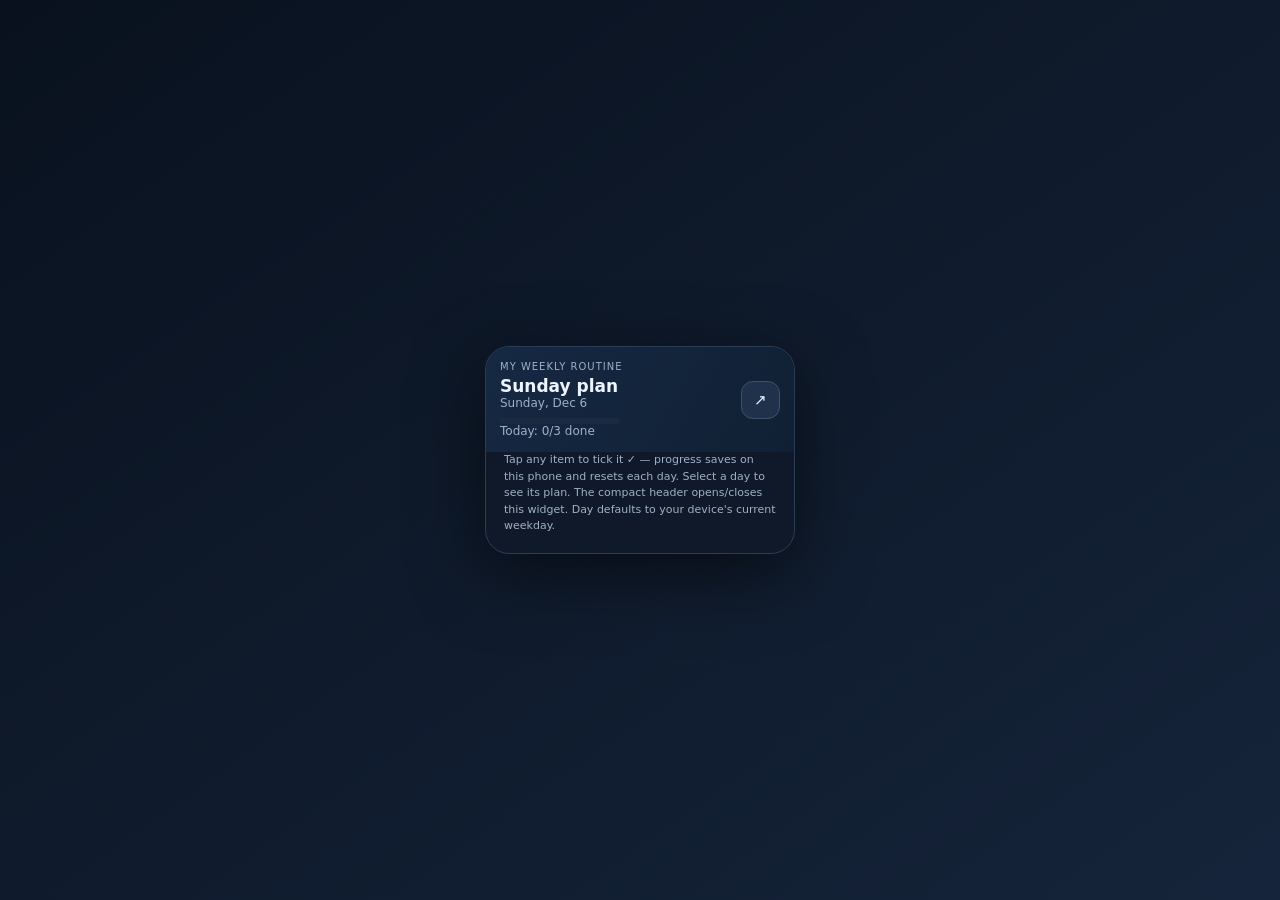
==== index.html @ 7ba63b68 "Add files via upload" ====
<!DOCTYPE html>
<html lang="en">
<head>
<meta charset="UTF-8"><meta name="viewport" content="width=device-width,initial-scale=1">
<title>My Weekly Routine</title>
<meta name="theme-color" content="#0b1220">
<meta name="description" content="Your personal weekly class, study, workout and shift planner.">
<link rel="manifest" href="manifest.webmanifest">
<link rel="icon" href="icon.svg" type="image/svg+xml">
<link rel="apple-touch-icon" href="icon-192.png">
<style>
:root{--bg:#0b1220;--panel:#121d30;--muted:#9eb0c9;--ink:#edf4ff;--accent:#70e1bd;--line:#263650}
*{box-sizing:border-box}body{margin:0;background:linear-gradient(145deg,#09111e,#15243a);font:15px system-ui;color:var(--ink);min-height:100vh;display:grid;place-items:center;padding:18px}
.widget{width:min(100%,430px);border:1px solid #2b3c56;border-radius:24px;background:#0f1929;box-shadow:0 20px 70px #0008;overflow:hidden}
.head{padding:18px 18px 14px;display:flex;align-items:center;justify-content:space-between;gap:12px;cursor:pointer;background:linear-gradient(120deg,#162943,#102034)}
.brand{font-size:12px;color:var(--muted);letter-spacing:.1em;text-transform:uppercase}.date{font-size:12px;color:var(--muted)}h1{font-size:21px;margin:4px 0 0}.toggle{border:1px solid #39536e;color:var(--ink);background:#20324b;border-radius:12px;padding:9px 12px;font-size:18px}
.summary{padding:15px 18px;display:grid;grid-template-columns:1fr 1fr 1fr;gap:8px}.metric{background:#152238;border:1px solid #233650;padding:10px;border-radius:14px}.metric b{display:block;font-size:17px}.metric span{font-size:11px;color:var(--muted)}
.days{display:grid;grid-template-columns:repeat(7,1fr);gap:5px;padding:0 14px 14px}.day{border:1px solid #2b3c54;background:#142136;color:#b9c7d9;border-radius:10px;padding:10px 0;font-weight:700}.day.active{background:var(--accent);border-color:var(--accent);color:#082018}
.detail{padding:0 18px 18px}.daytitle{display:flex;justify-content:space-between;align-items:center;margin-bottom:12px}.daytitle h2{font-size:18px;margin:0}.pill{font-size:11px;color:#06251c;background:var(--accent);padding:5px 9px;border-radius:99px;font-weight:800}
.event{display:grid;grid-template-columns:76px 1fr;gap:10px;padding:11px 0;border-bottom:1px solid var(--line)}.time{font-size:12px;color:var(--accent);font-weight:700;padding-top:2px}.event b{font-size:14px}.event small{display:block;color:var(--muted);margin-top:3px;line-height:1.35}
.collapsed .detail,.collapsed .days,.collapsed .summary{display:none}.collapsed{width:min(100%,310px)}.collapsed .head{padding:14px}.collapsed h1{font-size:17px}.collapsed .brand{font-size:10px}.collapsed .toggle{font-size:15px}
.footer{padding:0 18px 18px;color:var(--muted);font-size:11px;line-height:1.5}.note{border:1px solid #6d5431;background:#2a2319;color:#f2d6a6;padding:10px 12px;border-radius:12px;margin-top:12px;font-size:12px}
.event{grid-template-columns:28px 76px 1fr;cursor:pointer}.chk{width:22px;height:22px;border:2px solid #39536e;border-radius:7px;display:grid;place-items:center;font-size:13px;color:#082018;margin-top:1px}.event.done .chk{background:var(--accent);border-color:var(--accent)}.event.done b{text-decoration:line-through;opacity:.6}
.prog{height:6px;background:#1b2a41;border-radius:9px;overflow:hidden;margin-top:8px;width:160px}.prog i{display:block;height:100%;background:var(--accent);width:0;transition:width .3s}.collapsed .prog{width:120px}
@media(min-width:600px){body{padding:28px}}
</style>
</head>
<body>
<main class="widget" id="widget">
 <header class="head" id="expand" role="button" tabindex="0" aria-label="Expand or collapse weekly routine">
  <div><div class="brand">My weekly routine</div><h1 id="headline">Today's plan</h1><div class="date" id="date"></div><div class="prog"><i id="bar"></i></div><div class="date" id="progtxt"></div></div>
  <button class="toggle" id="toggle" aria-label="Expand widget">↗</button>
 </header>
 <section class="summary">
  <div class="metric"><b id="classes">—</b><span>Class blocks</span></div>
  <div class="metric"><b id="workout">—</b><span>Workout</span></div>
  <div class="metric"><b id="study">—</b><span>Study target</span></div>
 </section>
 <nav class="days" id="days" aria-label="Choose day"></nav>
 <section class="detail"><div class="daytitle"><h2 id="dayTitle"></h2><span class="pill" id="shiftPill"></span></div><div id="events"></div>
 <div class="note" id="note"></div></section>
 <div class="footer">Tap any item to tick it ✓ — progress saves on this phone and resets each day. Select a day to see its plan. The compact header opens/closes this widget. Day defaults to your device's current weekday.</div>
</main>
<script>
const week=[
{name:"Monday",classes:[["8:30–9:30","Web Engineering","A83-131 · Muniba Bibi"],["9:30–10:30","Data Structure & Algorithm","A83-010 · Fawad Ali Shah"],["11:30–1:30","Operating System Lab","LAB A83-133 · 2 hours"],["1:30–2:30","Computer Organization & Assembly","A82 Hall-217A"],["2:30–3:30","Design & Analysis of Algorithm","A83-223"]],workout:"40 min",study:"1 hour",notes:"Use the 10:30–11:30 gap for DSA recap. Travel + meal buffer before shift."},
{name:"Tuesday",classes:[["8:30–12:00","Data Structure & Algorithm Lab","LAB A83-016 · Fawad Ali Shah"],["1:30–2:30","Computer Organization & Assembly","A83-130"],["2:30–3:30","Agile Software Development Methods","A83-223"]],workout:"Rest",study:"Light / recovery",notes:"Protect recovery after Monday's night shift. Avoid workout if sleep-deprived; take a pre-shift nap if feasible."},
{name:"Wednesday",classes:[["9:30–10:30","Operating System","A82 Hall-217A"],["10:30–11:30","Data Structure & Algorithm","A83-010"],["1:30–2:30","Design & Analysis of Algorithm","A83-131"],["2:30–4:30","Computer Organization & Assembly Lab","Hitech Lab-01 · 2 hours"]],workout:"Rest",study:"1 hour (if rested)",notes:"Prioritize a recovery nap/sleep window and keep study focused, not lengthy."},
{name:"Thursday",classes:[["11:30–12:30","Operating System","A83-130"],["12:30–2:30","Web Engineering Lab","LAB A83-005 · 2 hours"],["2:30–3:30","Agile Software Development Methods","A83-132"],["3:30–4:30","Design & Analysis of Algorithm","A83-132"]],workout:"40 min",study:"1 hour",notes:"Workout only if sleep and energy are adequate. Prepare shift bag/meal before commute."},
{name:"Friday",classes:[["11:30–12:30","Web Engineering","A83-223"],["12:30–1:30","Data Structure & Algorithm","A83-007"],["2:30–4:30","Agile Software Development Methods Lab","LAB A83-004 · 2 hours"]],workout:"Optional walk",study:"1 hour",notes:"Use morning for recovery and one focused review block; keep commute buffer."},
{name:"Saturday",classes:[],workout:"60 min",study:"3 hours",notes:"Deep-work day: 3 × 50-minute study blocks with breaks. Workout and errands; shift 5:45 PM–2 AM."},
{name:"Sunday",classes:[],workout:"60 min",study:"3 hours",notes:"Weekly review, assignments + DSA practice. Plan meals, clothes and the coming week. No shift assumed."}
];
const dayNames=["Mon","Tue","Wed","Thu","Fri","Sat","Sun"];
let selected=(new Date().getDay()+6)%7;
const nav=document.getElementById("days");
week.forEach((d,i)=>{const b=document.createElement("button");b.className="day";b.textContent=dayNames[i];b.onclick=()=>render(i);b.id="day"+i;nav.appendChild(b)});
function render(i){selected=i;const d=week[i];document.querySelectorAll(".day").forEach((b,j)=>b.classList.toggle("active",i===j));
document.getElementById("headline").textContent=d.name+" plan";document.getElementById("date").textContent=new Intl.DateTimeFormat(undefined,{weekday:"long",month:"short",day:"numeric"}).format(new Date());
document.getElementById("dayTitle").textContent=d.name;document.getElementById("classes").textContent=d.classes.length;document.getElementById("workout").textContent=d.workout;document.getElementById("study").textContent=d.study;
document.getElementById("shiftPill").textContent=i===6?"NO SHIFT PLANNED":"SHIFT · 5:45 PM–2 AM";
let items=d.classes.map(e=>`<div class="event"><div class="chk"></div><div class="time">${e[0]}</div><div><b>${e[1]}</b><small>${e[2]}</small></div></div>`);
items.push(`<div class="event"><div class="chk"></div><div class="time">Daily</div><div><b>Work shift</b><small>${i===6?"Off (confirm if different)":"5:45 PM – 2:00 AM · Mon–Sat"}</small></div></div>`);
items.push(`<div class="event"><div class="chk"></div><div class="time">Target</div><div><b>Study · ${d.study}</b><small>Short focused blocks beat an unrealistic marathon.</small></div></div>`);
items.push(`<div class="event"><div class="chk"></div><div class="time">Health</div><div><b>Workout · ${d.workout}</b><small>Sleep and safe recovery come first.</small></div></div>`);
document.getElementById("events").innerHTML=items.join("");document.getElementById("note").textContent=d.notes;bindChecks()}
function key(){const t=new Date();const off=(selected-((t.getDay()+6)%7));t.setDate(t.getDate()+off);return "done-"+t.toISOString().slice(0,10)}
function load(k){try{return JSON.parse(localStorage.getItem(k)||"[]")}catch(e){return[]}}
function save(k,v){try{localStorage.setItem(k,JSON.stringify(v))}catch(e){}}
function bindChecks(){const k=key(),done=load(k);document.querySelectorAll("#events .event").forEach((el,n)=>{el.classList.toggle("done",done.includes(n));el.querySelector(".chk").textContent=done.includes(n)?"✓":"";el.onclick=()=>{const d=load(k);const j=d.indexOf(n);j<0?d.push(n):d.splice(j,1);save(k,d);bindChecks()}});progress()}
function progress(){const t=(new Date().getDay()+6)%7,tk="done-"+new Date().toISOString().slice(0,10);const total=week[t].classes.length+3,n=load(tk).length;document.getElementById("bar").style.width=Math.round(n/total*100)+"%";document.getElementById("progtxt").textContent=`Today: ${n}/${total} done`}
const widget=document.getElementById("widget");function toggle(){widget.classList.toggle("collapsed");document.getElementById("toggle").textContent=widget.classList.contains("collapsed")?"↗":"↙"}
document.getElementById("expand").addEventListener("click",e=>{if(e.target.closest("button"))return;toggle()});document.getElementById("expand").addEventListener("keydown",e=>{if(e.key==="Enter"||e.key===" "){e.preventDefault();toggle()}});
document.getElementById("toggle").onclick=toggle;
render(selected);
// Start compact like a mini-widget.
widget.classList.add("collapsed");document.getElementById("toggle").textContent="↗";
</script>
<script>
if ('serviceWorker' in navigator) {
  window.addEventListener('load', () => navigator.serviceWorker.register('./sw.js').catch(()=>{}));
}
</script>
</body></html>
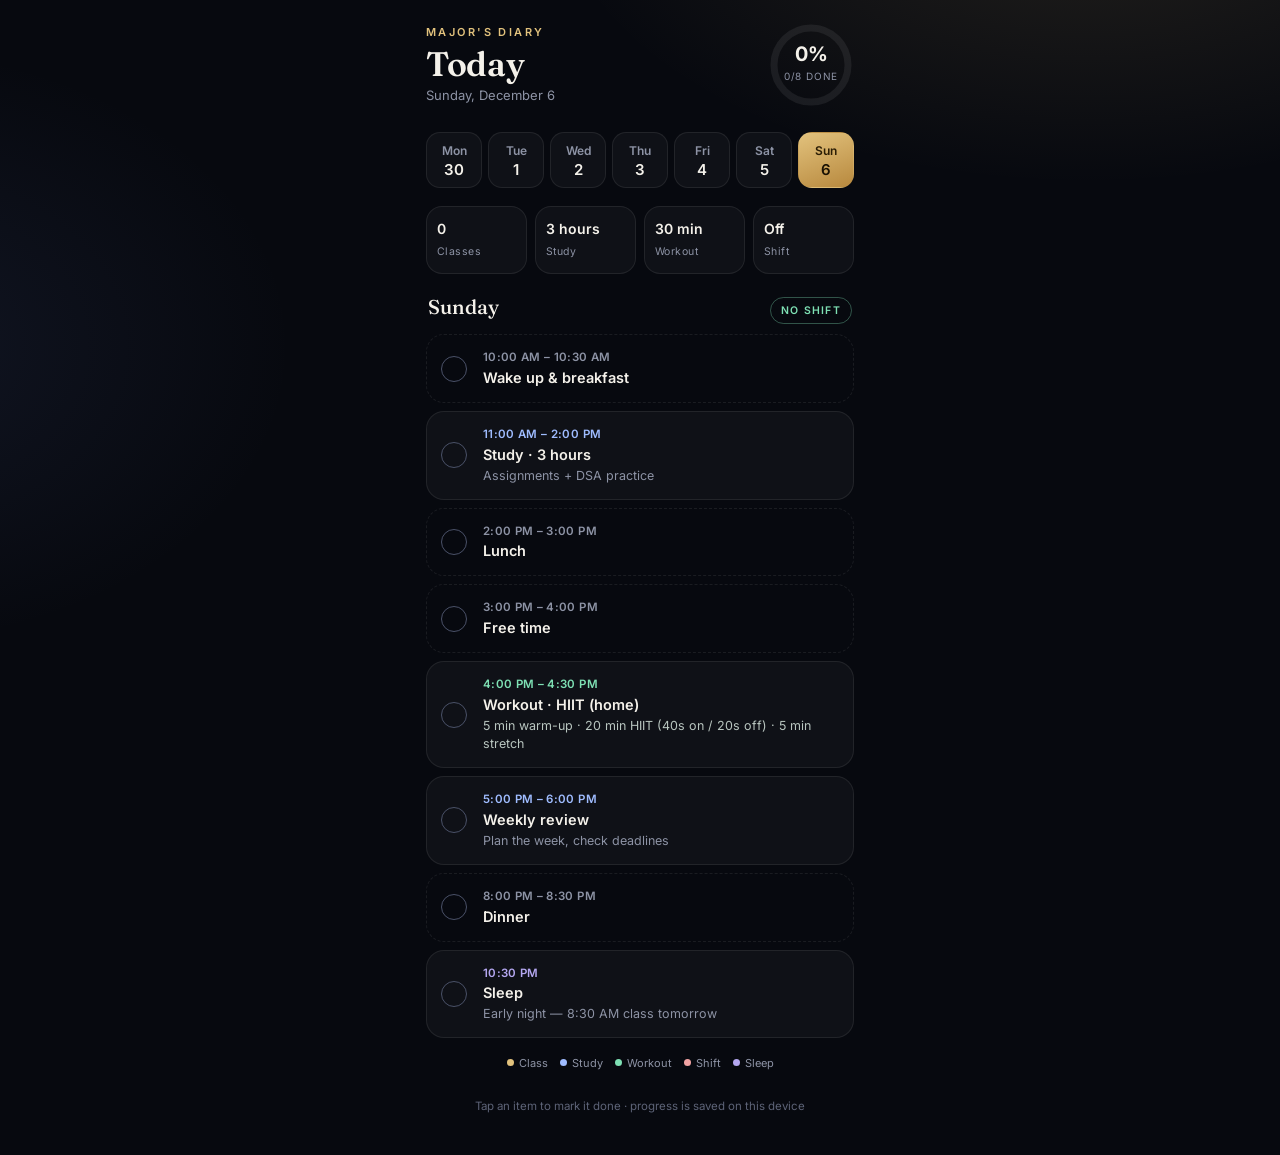
==== commit b122aebe: "Redesign web app with full BSSE-5D timetable" ====
--- a/index.html
+++ b/index.html
@@ -1,84 +1,150 @@
 <!DOCTYPE html>
 <html lang="en">
 <head>
-<meta charset="UTF-8"><meta name="viewport" content="width=device-width,initial-scale=1">
-<title>My Weekly Routine</title>
-<meta name="theme-color" content="#0b1220">
-<meta name="description" content="Your personal weekly class, study, workout and shift planner.">
+<meta charset="UTF-8">
+<meta name="viewport" content="width=device-width,initial-scale=1,viewport-fit=cover">
+<title>Major's Diary</title>
+<meta name="description" content="Personal weekly routine — BSSE-5D classes, study, home workouts and shifts.">
+<meta name="theme-color" content="#07090f">
 <link rel="manifest" href="manifest.webmanifest">
 <link rel="icon" href="icon.svg" type="image/svg+xml">
 <link rel="apple-touch-icon" href="icon-192.png">
+<link rel="preconnect" href="https://fonts.googleapis.com"><link rel="preconnect" href="https://fonts.gstatic.com" crossorigin>
+<link href="https://fonts.googleapis.com/css2?family=Fraunces:opsz,wght@9..144,500;9..144,600&family=Inter:wght@400;500;600;700&display=swap" rel="stylesheet">
 <style>
-:root{--bg:#0b1220;--panel:#121d30;--muted:#9eb0c9;--ink:#edf4ff;--accent:#70e1bd;--line:#263650}
-*{box-sizing:border-box}body{margin:0;background:linear-gradient(145deg,#09111e,#15243a);font:15px system-ui;color:var(--ink);min-height:100vh;display:grid;place-items:center;padding:18px}
-.widget{width:min(100%,430px);border:1px solid #2b3c56;border-radius:24px;background:#0f1929;box-shadow:0 20px 70px #0008;overflow:hidden}
-.head{padding:18px 18px 14px;display:flex;align-items:center;justify-content:space-between;gap:12px;cursor:pointer;background:linear-gradient(120deg,#162943,#102034)}
-.brand{font-size:12px;color:var(--muted);letter-spacing:.1em;text-transform:uppercase}.date{font-size:12px;color:var(--muted)}h1{font-size:21px;margin:4px 0 0}.toggle{border:1px solid #39536e;color:var(--ink);background:#20324b;border-radius:12px;padding:9px 12px;font-size:18px}
-.summary{padding:15px 18px;display:grid;grid-template-columns:1fr 1fr 1fr;gap:8px}.metric{background:#152238;border:1px solid #233650;padding:10px;border-radius:14px}.metric b{display:block;font-size:17px}.metric span{font-size:11px;color:var(--muted)}
-.days{display:grid;grid-template-columns:repeat(7,1fr);gap:5px;padding:0 14px 14px}.day{border:1px solid #2b3c54;background:#142136;color:#b9c7d9;border-radius:10px;padding:10px 0;font-weight:700}.day.active{background:var(--accent);border-color:var(--accent);color:#082018}
-.detail{padding:0 18px 18px}.daytitle{display:flex;justify-content:space-between;align-items:center;margin-bottom:12px}.daytitle h2{font-size:18px;margin:0}.pill{font-size:11px;color:#06251c;background:var(--accent);padding:5px 9px;border-radius:99px;font-weight:800}
-.event{display:grid;grid-template-columns:76px 1fr;gap:10px;padding:11px 0;border-bottom:1px solid var(--line)}.time{font-size:12px;color:var(--accent);font-weight:700;padding-top:2px}.event b{font-size:14px}.event small{display:block;color:var(--muted);margin-top:3px;line-height:1.35}
-.collapsed .detail,.collapsed .days,.collapsed .summary{display:none}.collapsed{width:min(100%,310px)}.collapsed .head{padding:14px}.collapsed h1{font-size:17px}.collapsed .brand{font-size:10px}.collapsed .toggle{font-size:15px}
-.footer{padding:0 18px 18px;color:var(--muted);font-size:11px;line-height:1.5}.note{border:1px solid #6d5431;background:#2a2319;color:#f2d6a6;padding:10px 12px;border-radius:12px;margin-top:12px;font-size:12px}
-.event{grid-template-columns:28px 76px 1fr;cursor:pointer}.chk{width:22px;height:22px;border:2px solid #39536e;border-radius:7px;display:grid;place-items:center;font-size:13px;color:#082018;margin-top:1px}.event.done .chk{background:var(--accent);border-color:var(--accent)}.event.done b{text-decoration:line-through;opacity:.6}
-.prog{height:6px;background:#1b2a41;border-radius:9px;overflow:hidden;margin-top:8px;width:160px}.prog i{display:block;height:100%;background:var(--accent);width:0;transition:width .3s}.collapsed .prog{width:120px}
-@media(min-width:600px){body{padding:28px}}
+:root{--bg:#07090f;--s1:rgba(255,255,255,.035);--s2:rgba(255,255,255,.06);--line:rgba(255,255,255,.08);--ink:#f4f1ea;--mut:#8d93a5;--gold:#e2c27d;--gold2:#b8893e;--ok:#7ee0b4}
+*{box-sizing:border-box;-webkit-tap-highlight-color:transparent}
+html,body{margin:0;background:var(--bg);color:var(--ink);font:15px/1.45 Inter,system-ui,sans-serif}
+body{min-height:100vh;background:radial-gradient(900px 500px at 85% -10%,rgba(226,194,125,.13),transparent 60%),radial-gradient(700px 500px at -10% 30%,rgba(90,110,180,.12),transparent 60%),var(--bg)}
+.wrap{max-width:460px;margin:0 auto;padding:calc(22px + env(safe-area-inset-top)) 16px 40px}
+header{display:flex;justify-content:space-between;align-items:center;gap:16px}
+.eyebrow{font-size:11px;letter-spacing:.22em;text-transform:uppercase;color:var(--gold);font-weight:600}
+h1{font-family:Fraunces,Georgia,serif;font-weight:600;font-size:34px;line-height:1.05;margin:6px 0 4px;letter-spacing:-.01em}
+.date{color:var(--mut);font-size:13px}
+.ring{position:relative;width:86px;height:86px;flex:none}
+.ring svg{transform:rotate(-90deg)}.ring .v{position:absolute;inset:0;display:grid;place-items:center;text-align:center}
+.ring b{font-size:20px;display:block;line-height:1}.ring span{font-size:10px;color:var(--mut);letter-spacing:.08em}
+.ring circle{transition:stroke-dashoffset .6s cubic-bezier(.2,.8,.2,1)}
+.days{display:grid;grid-template-columns:repeat(7,1fr);gap:6px;margin:24px 0 18px}
+.day{appearance:none;border:1px solid var(--line);background:var(--s1);color:var(--mut);border-radius:14px;padding:10px 0 8px;font:600 12px Inter,sans-serif;cursor:pointer;position:relative;transition:.2s}
+.day small{display:block;font-size:15px;color:var(--ink);font-weight:600;margin-top:2px}
+.day.active{background:linear-gradient(160deg,var(--gold),var(--gold2));border-color:transparent;color:#2a1d05}.day.active small{color:#1a1204}
+.day.today:not(.active)::after{content:"";position:absolute;bottom:5px;left:50%;width:4px;height:4px;margin-left:-2px;border-radius:9px;background:var(--gold)}
+.stats{display:grid;grid-template-columns:repeat(4,1fr);gap:8px;margin-bottom:18px}
+.stat{background:var(--s1);border:1px solid var(--line);border-radius:16px;padding:12px 10px}
+.stat b{display:block;font-size:14px;font-weight:600;white-space:nowrap;overflow:hidden;text-overflow:ellipsis}.stat span{font-size:10.5px;color:var(--mut);letter-spacing:.04em}
+.sec{display:flex;justify-content:space-between;align-items:baseline;margin:6px 2px 10px}
+.sec h2{font-family:Fraunces,Georgia,serif;font-weight:500;font-size:20px;margin:0}
+.tag{font-size:10.5px;letter-spacing:.12em;text-transform:uppercase;font-weight:600;padding:5px 10px;border-radius:99px;border:1px solid rgba(226,194,125,.35);color:var(--gold)}
+.tag.off{border-color:rgba(126,224,180,.35);color:var(--ok)}
+.list{display:flex;flex-direction:column;gap:8px}
+.item{display:grid;grid-template-columns:30px 1fr;gap:12px;align-items:center;padding:14px;border-radius:18px;background:var(--s1);border:1px solid var(--line);cursor:pointer;transition:background .2s,transform .1s;user-select:none}
+.item:active{transform:scale(.985)}.item:hover{background:var(--s2)}
+.chk{width:26px;height:26px;border-radius:50%;border:1.5px solid #4a5168;display:grid;place-items:center;transition:.2s}
+.chk svg{opacity:0;transform:scale(.5);transition:.2s}
+.item.done .chk{background:linear-gradient(160deg,var(--gold),var(--gold2));border-color:transparent}.item.done .chk svg{opacity:1;transform:none}
+.t{font-size:11.5px;color:var(--gold);font-weight:600;letter-spacing:.03em}
+.n{font-weight:600;font-size:14.5px;margin-top:1px}.d{font-size:12.5px;color:var(--mut);margin-top:2px}
+.item.done .n{color:var(--mut);text-decoration:line-through;text-decoration-color:rgba(226,194,125,.6)}
+.note{margin-top:16px;padding:14px 16px;border-radius:18px;background:linear-gradient(160deg,rgba(226,194,125,.10),rgba(226,194,125,.03));border:1px solid rgba(226,194,125,.2);font-size:13px;color:#e9dcc0}
+.note b{display:block;font-size:10.5px;letter-spacing:.18em;text-transform:uppercase;color:var(--gold);margin-bottom:4px}
+
+.k-study .t{color:#9fbcff}.k-workout .t{color:#7ee0b4}.k-shift .t{color:#f2a3a3}.k-sleep .t{color:#b4a7f0}.k-life .t{color:var(--mut)}
+.k-life{background:transparent;border-style:dashed}.k-workout .d{color:#b9c6c0}
+.item.now{border-color:rgba(226,194,125,.55);box-shadow:0 0 0 3px rgba(226,194,125,.08),0 10px 30px rgba(0,0,0,.35)}
+.t em{font-style:normal;margin-left:8px;padding:2px 7px;border-radius:99px;background:var(--gold);color:#1a1204;font-size:9.5px;letter-spacing:.12em;text-transform:uppercase}
+.legend{display:flex;flex-wrap:wrap;gap:12px;justify-content:center;margin-top:18px;font-size:11px;color:var(--mut)}.legend i{display:inline-block;width:7px;height:7px;border-radius:9px;margin-right:5px;vertical-align:1px}
+footer{text-align:center;color:#5d6377;font-size:11.5px;margin-top:26px}
 </style>
 </head>
 <body>
-<main class="widget" id="widget">
- <header class="head" id="expand" role="button" tabindex="0" aria-label="Expand or collapse weekly routine">
-  <div><div class="brand">My weekly routine</div><h1 id="headline">Today's plan</h1><div class="date" id="date"></div><div class="prog"><i id="bar"></i></div><div class="date" id="progtxt"></div></div>
-  <button class="toggle" id="toggle" aria-label="Expand widget">↗</button>
- </header>
- <section class="summary">
-  <div class="metric"><b id="classes">—</b><span>Class blocks</span></div>
-  <div class="metric"><b id="workout">—</b><span>Workout</span></div>
-  <div class="metric"><b id="study">—</b><span>Study target</span></div>
- </section>
- <nav class="days" id="days" aria-label="Choose day"></nav>
- <section class="detail"><div class="daytitle"><h2 id="dayTitle"></h2><span class="pill" id="shiftPill"></span></div><div id="events"></div>
- <div class="note" id="note"></div></section>
- <div class="footer">Tap any item to tick it ✓ — progress saves on this phone and resets each day. Select a day to see its plan. The compact header opens/closes this widget. Day defaults to your device's current weekday.</div>
+<main class="wrap">
+  <header>
+    <div>
+      <div class="eyebrow">Major's Diary</div>
+      <h1 id="title">Today</h1>
+      <div class="date" id="date"></div>
+    </div>
+    <div class="ring" aria-label="Progress">
+      <svg width="86" height="86" viewBox="0 0 86 86"><defs><linearGradient id="gg" x1="0" y1="0" x2="1" y2="1"><stop offset="0" stop-color="#f3dca2"/><stop offset="1" stop-color="#b8893e"/></linearGradient></defs>
+        <circle cx="43" cy="43" r="37" fill="none" stroke="rgba(255,255,255,.07)" stroke-width="7"/>
+        <circle id="arc" cx="43" cy="43" r="37" fill="none" stroke="url(#gg)" stroke-width="7" stroke-linecap="round" stroke-dasharray="232.5" stroke-dashoffset="232.5"/></svg>
+      <div class="v"><div><b id="pct">0%</b><span id="cnt">0/0</span></div></div>
+    </div>
+  </header>
+
+  <nav class="days" id="days" aria-label="Choose day"></nav>
+
+  <section class="stats">
+    <div class="stat"><b id="sClasses">–</b><span>Classes</span></div>
+    <div class="stat"><b id="sStudy">–</b><span>Study</span></div>
+    <div class="stat"><b id="sWork">–</b><span>Workout</span></div>
+    <div class="stat"><b id="sShift">–</b><span>Shift</span></div>
+  </section>
+
+  <div class="sec"><h2 id="dayName"></h2><span class="tag" id="tag"></span></div>
+  <div class="list" id="list"></div>
+  
+  <div class="legend"><span><i style="background:#e2c27d"></i>Class</span><span><i style="background:#9fbcff"></i>Study</span><span><i style="background:#7ee0b4"></i>Workout</span><span><i style="background:#f2a3a3"></i>Shift</span><span><i style="background:#b4a7f0"></i>Sleep</span></div>
+  <footer>Tap an item to mark it done · progress is saved on this device</footer>
 </main>
+
 <script>
-const week=[
-{name:"Monday",classes:[["8:30–9:30","Web Engineering","A83-131 · Muniba Bibi"],["9:30–10:30","Data Structure & Algorithm","A83-010 · Fawad Ali Shah"],["11:30–1:30","Operating System Lab","LAB A83-133 · 2 hours"],["1:30–2:30","Computer Organization & Assembly","A82 Hall-217A"],["2:30–3:30","Design & Analysis of Algorithm","A83-223"]],workout:"40 min",study:"1 hour",notes:"Use the 10:30–11:30 gap for DSA recap. Travel + meal buffer before shift."},
-{name:"Tuesday",classes:[["8:30–12:00","Data Structure & Algorithm Lab","LAB A83-016 · Fawad Ali Shah"],["1:30–2:30","Computer Organization & Assembly","A83-130"],["2:30–3:30","Agile Software Development Methods","A83-223"]],workout:"Rest",study:"Light / recovery",notes:"Protect recovery after Monday's night shift. Avoid workout if sleep-deprived; take a pre-shift nap if feasible."},
-{name:"Wednesday",classes:[["9:30–10:30","Operating System","A82 Hall-217A"],["10:30–11:30","Data Structure & Algorithm","A83-010"],["1:30–2:30","Design & Analysis of Algorithm","A83-131"],["2:30–4:30","Computer Organization & Assembly Lab","Hitech Lab-01 · 2 hours"]],workout:"Rest",study:"1 hour (if rested)",notes:"Prioritize a recovery nap/sleep window and keep study focused, not lengthy."},
-{name:"Thursday",classes:[["11:30–12:30","Operating System","A83-130"],["12:30–2:30","Web Engineering Lab","LAB A83-005 · 2 hours"],["2:30–3:30","Agile Software Development Methods","A83-132"],["3:30–4:30","Design & Analysis of Algorithm","A83-132"]],workout:"40 min",study:"1 hour",notes:"Workout only if sleep and energy are adequate. Prepare shift bag/meal before commute."},
-{name:"Friday",classes:[["11:30–12:30","Web Engineering","A83-223"],["12:30–1:30","Data Structure & Algorithm","A83-007"],["2:30–4:30","Agile Software Development Methods Lab","LAB A83-004 · 2 hours"]],workout:"Optional walk",study:"1 hour",notes:"Use morning for recovery and one focused review block; keep commute buffer."},
-{name:"Saturday",classes:[],workout:"60 min",study:"3 hours",notes:"Deep-work day: 3 × 50-minute study blocks with breaks. Workout and errands; shift 5:45 PM–2 AM."},
-{name:"Sunday",classes:[],workout:"60 min",study:"3 hours",notes:"Weekly review, assignments + DSA practice. Plan meals, clothes and the coming week. No shift assumed."}
-];
-const dayNames=["Mon","Tue","Wed","Thu","Fri","Sat","Sun"];
-let selected=(new Date().getDay()+6)%7;
-const nav=document.getElementById("days");
-week.forEach((d,i)=>{const b=document.createElement("button");b.className="day";b.textContent=dayNames[i];b.onclick=()=>render(i);b.id="day"+i;nav.appendChild(b)});
-function render(i){selected=i;const d=week[i];document.querySelectorAll(".day").forEach((b,j)=>b.classList.toggle("active",i===j));
-document.getElementById("headline").textContent=d.name+" plan";document.getElementById("date").textContent=new Intl.DateTimeFormat(undefined,{weekday:"long",month:"short",day:"numeric"}).format(new Date());
-document.getElementById("dayTitle").textContent=d.name;document.getElementById("classes").textContent=d.classes.length;document.getElementById("workout").textContent=d.workout;document.getElementById("study").textContent=d.study;
-document.getElementById("shiftPill").textContent=i===6?"NO SHIFT PLANNED":"SHIFT · 5:45 PM–2 AM";
-let items=d.classes.map(e=>`<div class="event"><div class="chk"></div><div class="time">${e[0]}</div><div><b>${e[1]}</b><small>${e[2]}</small></div></div>`);
-items.push(`<div class="event"><div class="chk"></div><div class="time">Daily</div><div><b>Work shift</b><small>${i===6?"Off (confirm if different)":"5:45 PM – 2:00 AM · Mon–Sat"}</small></div></div>`);
-items.push(`<div class="event"><div class="chk"></div><div class="time">Target</div><div><b>Study · ${d.study}</b><small>Short focused blocks beat an unrealistic marathon.</small></div></div>`);
-items.push(`<div class="event"><div class="chk"></div><div class="time">Health</div><div><b>Workout · ${d.workout}</b><small>Sleep and safe recovery come first.</small></div></div>`);
-document.getElementById("events").innerHTML=items.join("");document.getElementById("note").textContent=d.notes;bindChecks()}
-function key(){const t=new Date();const off=(selected-((t.getDay()+6)%7));t.setDate(t.getDate()+off);return "done-"+t.toISOString().slice(0,10)}
-function load(k){try{return JSON.parse(localStorage.getItem(k)||"[]")}catch(e){return[]}}
-function save(k,v){try{localStorage.setItem(k,JSON.stringify(v))}catch(e){}}
-function bindChecks(){const k=key(),done=load(k);document.querySelectorAll("#events .event").forEach((el,n)=>{el.classList.toggle("done",done.includes(n));el.querySelector(".chk").textContent=done.includes(n)?"✓":"";el.onclick=()=>{const d=load(k);const j=d.indexOf(n);j<0?d.push(n):d.splice(j,1);save(k,d);bindChecks()}});progress()}
-function progress(){const t=(new Date().getDay()+6)%7,tk="done-"+new Date().toISOString().slice(0,10);const total=week[t].classes.length+3,n=load(tk).length;document.getElementById("bar").style.width=Math.round(n/total*100)+"%";document.getElementById("progtxt").textContent=`Today: ${n}/${total} done`}
-const widget=document.getElementById("widget");function toggle(){widget.classList.toggle("collapsed");document.getElementById("toggle").textContent=widget.classList.contains("collapsed")?"↗":"↙"}
-document.getElementById("expand").addEventListener("click",e=>{if(e.target.closest("button"))return;toggle()});document.getElementById("expand").addEventListener("keydown",e=>{if(e.key==="Enter"||e.key===" "){e.preventDefault();toggle()}});
-document.getElementById("toggle").onclick=toggle;
-render(selected);
-// Start compact like a mini-widget.
-widget.classList.add("collapsed");document.getElementById("toggle").textContent="↗";
+const week = [{"name":"Monday","shift":false,"study":"1 hour","workout":"40 min","classes":5,"items":[{"t":"8:00 AM – 8:20 AM","s":480,"n":"Wake up & get ready","d":"Uni is next door — no rush","k":"life"},{"t":"8:30 AM – 9:30 AM","s":510,"n":"Web Engineering","d":"Muniba Bibi · A83-131","k":"class"},{"t":"9:30 AM – 10:30 AM","s":570,"n":"Data Structure & Algorithm","d":"Fawad Ali Shah · A83-010","k":"class"},{"t":"10:30 AM – 11:30 AM","s":630,"n":"Breakfast + DSA recap","d":"Free slot — eat, then 30 min recap","k":"life"},{"t":"11:30 AM – 1:30 PM","s":690,"n":"Operating System Lab","d":"Malik Ihtashim Asif · LAB A83-133","k":"class"},{"t":"1:30 PM – 2:30 PM","s":810,"n":"Computer Org. & Assembly","d":"Mehwish Malik · A82 Hall-217A","k":"class"},{"t":"2:30 PM – 3:30 PM","s":870,"n":"Design & Analysis of Algorithm","d":"Shahid Akbar · A83-223","k":"class"},{"t":"3:30 PM – 4:30 PM","s":930,"n":"Lunch + rest","d":"Recharge after a long class day","k":"life"},{"t":"5:00 PM – 6:00 PM","s":1020,"n":"Study · 1 hour","d":"Review today's lectures","k":"study"},{"t":"6:30 PM – 7:10 PM","s":1110,"n":"Workout · Upper body (home)","d":"Push-ups 4×12 · Pike push-ups 3×10 · Chair dips 3×12 · Plank 3×45s","k":"workout"},{"t":"8:00 PM – 8:30 PM","s":1200,"n":"Dinner","d":"","k":"life"},{"t":"9:00 PM – 10:00 PM","s":1260,"n":"Free time + prep for Tuesday","d":"Bag, notes, lab manual","k":"life"},{"t":"11:00 PM","s":1380,"n":"Sleep","d":"No shift tonight — full night's rest","k":"sleep"}]},{"name":"Tuesday","shift":true,"study":"1 hour","workout":"15 min","classes":3,"items":[{"t":"7:50 AM – 8:20 AM","s":470,"n":"Wake up & get ready","d":"","k":"life"},{"t":"8:30 AM – 11:30 AM","s":510,"n":"Data Structure & Algorithm Lab","d":"Fawad Ali Shah · LAB A83-016","k":"class"},{"t":"11:30 AM – 12:15 PM","s":690,"n":"Brunch","d":"","k":"life"},{"t":"12:15 PM – 1:15 PM","s":735,"n":"Study · 1 hour","d":"DSA lab follow-up","k":"study"},{"t":"1:30 PM – 2:30 PM","s":810,"n":"Computer Org. & Assembly","d":"Mehwish Malik · A83-130","k":"class"},{"t":"2:30 PM – 3:30 PM","s":870,"n":"Agile Software Development","d":"Sonia Rafaqat · A83-223","k":"class"},{"t":"3:45 PM – 5:00 PM","s":945,"n":"Nap","d":"Sleep bank before the night shift","k":"sleep"},{"t":"5:00 PM – 5:15 PM","s":1020,"n":"Mobility · 15 min","d":"Neck, shoulder & hip mobility · hamstring + back stretch","k":"workout"},{"t":"5:15 PM – 5:40 PM","s":1035,"n":"Meal","d":"Eat before the shift starts","k":"life"},{"t":"5:45 PM – 2:00 AM","s":1065,"n":"Work shift (from home)","d":"Work from home","k":"shift"},{"t":"2:15 AM","s":1575,"n":"Sleep","d":"","k":"sleep"}]},{"name":"Wednesday","shift":true,"study":"1 hour","workout":"Rest","classes":4,"items":[{"t":"9:00 AM – 9:25 AM","s":540,"n":"Wake up & breakfast","d":"","k":"life"},{"t":"9:30 AM – 10:30 AM","s":570,"n":"Operating System","d":"Malik Ihtashim Asif · A82 Hall-217A","k":"class"},{"t":"10:30 AM – 11:30 AM","s":630,"n":"Data Structure & Algorithm","d":"Fawad Ali Shah · A83-010","k":"class"},{"t":"11:30 AM – 12:15 PM","s":690,"n":"Lunch","d":"","k":"life"},{"t":"12:15 PM – 1:15 PM","s":735,"n":"Study · 1 hour","d":"Short and focused — recovery day","k":"study"},{"t":"1:30 PM – 2:30 PM","s":810,"n":"Design & Analysis of Algorithm","d":"Shahid Akbar · A83-131","k":"class"},{"t":"2:30 PM – 4:30 PM","s":870,"n":"Computer Org. & Assembly Lab","d":"Mehwish Malik · Hitech Lab-01","k":"class"},{"t":"4:35 PM – 5:20 PM","s":995,"n":"Power nap","d":"Rest day — no workout","k":"sleep"},{"t":"5:20 PM – 5:40 PM","s":1040,"n":"Meal","d":"","k":"life"},{"t":"5:45 PM – 2:00 AM","s":1065,"n":"Work shift (from home)","d":"Work from home","k":"shift"},{"t":"2:15 AM","s":1575,"n":"Sleep","d":"","k":"sleep"}]},{"name":"Thursday","shift":true,"study":"30 min","workout":"40 min","classes":4,"items":[{"t":"9:30 AM – 9:50 AM","s":570,"n":"Wake up & breakfast","d":"","k":"life"},{"t":"9:50 AM – 10:20 AM","s":590,"n":"Study · 30 min","d":"Quick review before class","k":"study"},{"t":"10:30 AM – 11:30 AM","s":630,"n":"Operating System","d":"Malik Ihtashim Asif · A83-130","k":"class"},{"t":"11:30 AM – 1:30 PM","s":690,"n":"Web Engineering Lab","d":"Muniba Bibi · LAB A83-005","k":"class"},{"t":"1:30 PM – 2:30 PM","s":810,"n":"Agile Software Development","d":"Sonia Rafaqat · A83-132","k":"class"},{"t":"2:30 PM – 3:30 PM","s":870,"n":"Design & Analysis of Algorithm","d":"Shahid Akbar · A83-132","k":"class"},{"t":"3:30 PM – 4:00 PM","s":930,"n":"Lunch","d":"","k":"life"},{"t":"4:15 PM – 4:55 PM","s":975,"n":"Workout · Lower body (home)","d":"Squats 4×20 · Lunges 3×12/leg · Glute bridges 3×15 · Wall sit 3×45s","k":"workout"},{"t":"5:00 PM – 5:40 PM","s":1020,"n":"Shower + meal","d":"","k":"life"},{"t":"5:45 PM – 2:00 AM","s":1065,"n":"Work shift (from home)","d":"Work from home","k":"shift"},{"t":"2:15 AM","s":1575,"n":"Sleep","d":"","k":"sleep"}]},{"name":"Friday","shift":true,"study":"1 hour","workout":"20 min","classes":3,"items":[{"t":"9:45 AM – 10:20 AM","s":585,"n":"Wake up & breakfast","d":"","k":"life"},{"t":"10:30 AM – 11:30 AM","s":630,"n":"Web Engineering","d":"Muniba Bibi · A83-223","k":"class"},{"t":"11:30 AM – 12:30 PM","s":690,"n":"Data Structure & Algorithm","d":"Fawad Ali Shah · A83-007","k":"class"},{"t":"12:30 PM – 1:30 PM","s":750,"n":"Lunch + break","d":"","k":"life"},{"t":"1:30 PM – 3:30 PM","s":810,"n":"Agile Software Development Lab","d":"Sonia Rafaqat · LAB A83-004","k":"class"},{"t":"3:30 PM – 4:30 PM","s":930,"n":"Study · 1 hour","d":"Week's notes + pending assignments","k":"study"},{"t":"4:35 PM – 4:55 PM","s":995,"n":"Workout · Core (home)","d":"Crunches 3×20 · Leg raises 3×12 · Mountain climbers 3×30s · Side plank 2×30s","k":"workout"},{"t":"5:00 PM – 5:40 PM","s":1020,"n":"Rest + meal","d":"","k":"life"},{"t":"5:45 PM – 2:00 AM","s":1065,"n":"Work shift (from home)","d":"Work from home","k":"shift"},{"t":"2:15 AM","s":1575,"n":"Sleep","d":"","k":"sleep"}]},{"name":"Saturday","shift":true,"study":"3 hours","workout":"45 min","classes":0,"items":[{"t":"10:00 AM – 10:30 AM","s":600,"n":"Wake up & breakfast","d":"","k":"life"},{"t":"11:00 AM – 1:50 PM","s":660,"n":"Deep study · 3 hours","d":"3 × 50 min blocks with 10 min breaks","k":"study"},{"t":"2:00 PM – 3:00 PM","s":840,"n":"Lunch","d":"","k":"life"},{"t":"3:00 PM – 4:00 PM","s":900,"n":"Errands / free time","d":"","k":"life"},{"t":"4:00 PM – 4:45 PM","s":960,"n":"Workout · Full body (home)","d":"4 rounds: 10 burpees · 15 push-ups · 20 squats · 30 jumping jacks · 40s plank","k":"workout"},{"t":"5:00 PM – 5:40 PM","s":1020,"n":"Shower + meal","d":"","k":"life"},{"t":"5:45 PM – 2:00 AM","s":1065,"n":"Work shift (from home)","d":"Work from home","k":"shift"},{"t":"2:15 AM","s":1575,"n":"Sleep","d":"","k":"sleep"}]},{"name":"Sunday","shift":false,"study":"3 hours","workout":"30 min","classes":0,"items":[{"t":"10:00 AM – 10:30 AM","s":600,"n":"Wake up & breakfast","d":"","k":"life"},{"t":"11:00 AM – 2:00 PM","s":660,"n":"Study · 3 hours","d":"Assignments + DSA practice","k":"study"},{"t":"2:00 PM – 3:00 PM","s":840,"n":"Lunch","d":"","k":"life"},{"t":"3:00 PM – 4:00 PM","s":900,"n":"Free time","d":"","k":"life"},{"t":"4:00 PM – 4:30 PM","s":960,"n":"Workout · HIIT (home)","d":"5 min warm-up · 20 min HIIT (40s on / 20s off) · 5 min stretch","k":"workout"},{"t":"5:00 PM – 6:00 PM","s":1020,"n":"Weekly review","d":"Plan the week, check deadlines","k":"study"},{"t":"8:00 PM – 8:30 PM","s":1200,"n":"Dinner","d":"","k":"life"},{"t":"10:30 PM","s":1350,"n":"Sleep","d":"Early night — 8:30 AM class tomorrow","k":"sleep"}]}];
+const short = ["Mon","Tue","Wed","Thu","Fri","Sat","Sun"];
+const todayIdx = (new Date().getDay() + 6) % 7;
+let sel = todayIdx;
+const $ = id => document.getElementById(id);
+const check = '<svg width="14" height="14" viewBox="0 0 24 24"><path d="M5 12.5l4.5 4.5L19 7.5" fill="none" stroke="#1a1204" stroke-width="3" stroke-linecap="round" stroke-linejoin="round"/></svg>';
+
+function dateOf(i){ const d = new Date(); d.setDate(d.getDate() + (i - todayIdx)); return d; }
+function key(i){ const d = dateOf(i); return "md-" + d.getFullYear() + "-" + (d.getMonth()+1) + "-" + d.getDate(); }
+function load(k){ try { return JSON.parse(localStorage.getItem(k) || "[]"); } catch(e){ return []; } }
+function save(k,v){ try { localStorage.setItem(k, JSON.stringify(v)); } catch(e){} }
+
+function items(d){ return d.items; }
+function nowMin(){ const n=new Date(); let m=n.getHours()*60+n.getMinutes(); return m<360?m+1440:m; }
+
+short.forEach((s, i) => {
+  const b = document.createElement("button");
+  b.className = "day" + (i === todayIdx ? " today" : "");
+  b.innerHTML = s + "<small>" + dateOf(i).getDate() + "</small>";
+  b.onclick = () => { sel = i; render(); };
+  $("days").appendChild(b);
+});
+
+function render(){
+  const d = week[sel], list = items(d), k = key(sel), done = load(k);
+  let cur = -1; if (sel === todayIdx) { const m = nowMin(); list.forEach((it, i) => { if (it.s <= m) cur = i; }); }
+  document.querySelectorAll(".day").forEach((b, j) => b.classList.toggle("active", j === sel));
+  $("title").textContent = sel === todayIdx ? "Today" : d.name;
+  $("date").textContent = new Intl.DateTimeFormat(undefined, { weekday: "long", day: "numeric", month: "long" }).format(dateOf(sel));
+  $("dayName").textContent = d.name;
+  $("tag").textContent = d.shift ? "Shift day" : "No shift";
+  $("tag").className = "tag" + (d.shift ? "" : " off");
+  $("sClasses").textContent = d.classes;
+  $("sStudy").textContent = d.study;
+  $("sWork").textContent = d.workout;
+  $("sShift").textContent = d.shift ? "5:45 PM" : "Off";
+  $("tag").textContent = d.shift ? "Shift · from home" : "No shift";
+    $("list").innerHTML = list.map((it, i) =>
+    `<div class="item k-${it.k}${done.includes(i) ? " done" : ""}${i===cur ? " now" : ""}" data-i="${i}" role="checkbox" aria-checked="${done.includes(i)}" tabindex="0">
+      <div class="chk">${check}</div>
+      <div><div class="t">${it.t}${i===cur ? '<em>Now</em>' : ''}</div><div class="n">${it.n}</div>${it.d ? `<div class="d">${it.d}</div>` : ''}</div>
+    </div>`).join("");
+  document.querySelectorAll(".item").forEach(el => {
+    const toggle = () => { const i = +el.dataset.i, cur = load(k), j = cur.indexOf(i); j < 0 ? cur.push(i) : cur.splice(j, 1); save(k, cur); render(); };
+    el.onclick = toggle;
+    el.onkeydown = e => { if (e.key === "Enter" || e.key === " ") { e.preventDefault(); toggle(); } };
+  });
+  const n = done.length, pct = Math.round(n / list.length * 100);
+  $("pct").textContent = pct + "%";
+  $("cnt").textContent = n + "/" + list.length + " DONE";
+  $("arc").style.strokeDashoffset = 232.5 * (1 - n / list.length);
+}
+render();
+
+if ("serviceWorker" in navigator) addEventListener("load", () => navigator.serviceWorker.register("./sw.js").catch(() => {}));
 </script>
-<script>
-if ('serviceWorker' in navigator) {
-  window.addEventListener('load', () => navigator.serviceWorker.register('./sw.js').catch(()=>{}));
-}
-</script>
-</body></html>+</body>
+</html>
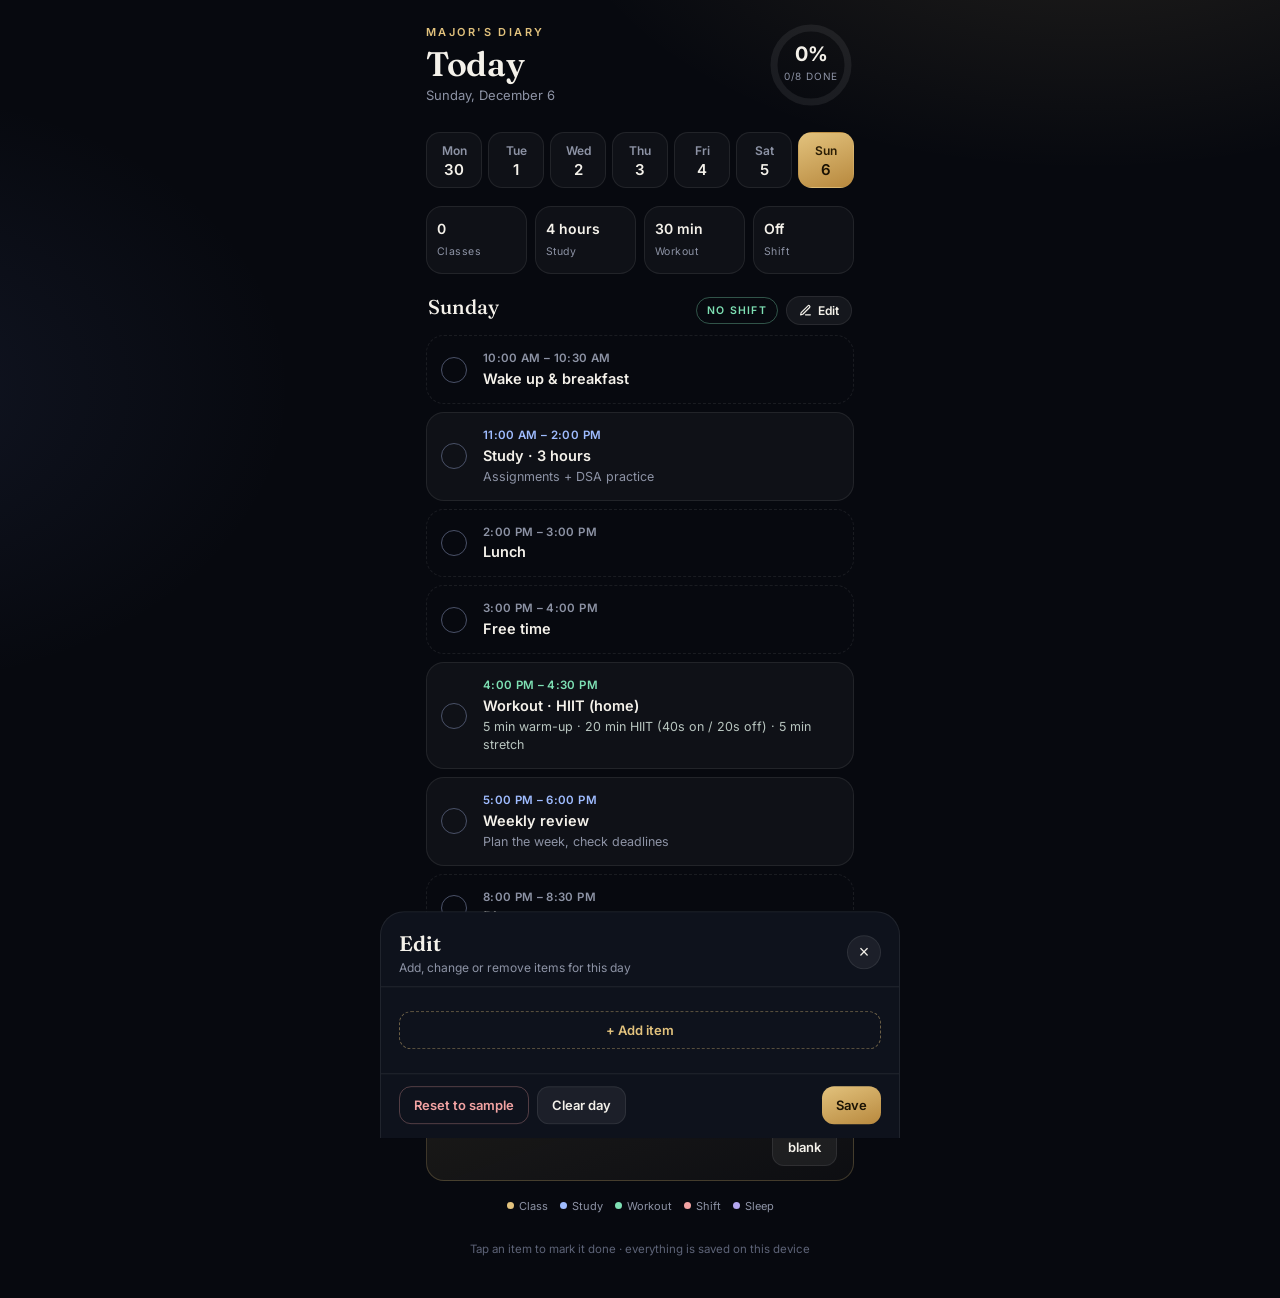
==== commit f7cb9327: "Add routine editor so anyone can create their own routine" ====
--- a/index.html
+++ b/index.html
@@ -54,6 +54,36 @@
 .item.now{border-color:rgba(226,194,125,.55);box-shadow:0 0 0 3px rgba(226,194,125,.08),0 10px 30px rgba(0,0,0,.35)}
 .t em{font-style:normal;margin-left:8px;padding:2px 7px;border-radius:99px;background:var(--gold);color:#1a1204;font-size:9.5px;letter-spacing:.12em;text-transform:uppercase}
 .legend{display:flex;flex-wrap:wrap;gap:12px;justify-content:center;margin-top:18px;font-size:11px;color:var(--mut)}.legend i{display:inline-block;width:7px;height:7px;border-radius:9px;margin-right:5px;vertical-align:1px}
+.sec .acts{display:flex;gap:8px;align-items:center}
+.edit-btn{appearance:none;display:inline-flex;align-items:center;gap:6px;border:1px solid var(--line);background:var(--s2);color:var(--ink);border-radius:99px;padding:6px 12px;font:600 12px Inter,sans-serif;cursor:pointer}
+.edit-btn svg{width:13px;height:13px}
+.empty{padding:28px 16px;text-align:center;color:var(--mut);border:1px dashed var(--line);border-radius:18px;font-size:13.5px}
+.sample{margin-top:16px;padding:14px 16px;border-radius:18px;background:linear-gradient(160deg,rgba(226,194,125,.10),rgba(226,194,125,.03));border:1px solid rgba(226,194,125,.22);font-size:13px;color:#e9dcc0;display:flex;gap:12px;align-items:center;justify-content:space-between}
+.btn{appearance:none;border:0;border-radius:12px;padding:10px 14px;font:600 13px Inter,sans-serif;cursor:pointer}
+.btn.gold{background:linear-gradient(160deg,var(--gold),var(--gold2));color:#1a1204}
+.btn.ghost{background:var(--s2);color:var(--ink);border:1px solid var(--line)}
+.btn.danger{background:transparent;color:#f2a3a3;border:1px solid rgba(242,163,163,.3)}
+.sheet-bg{position:fixed;inset:0;background:rgba(3,4,8,.7);backdrop-filter:blur(6px);-webkit-backdrop-filter:blur(6px);display:none;z-index:10}
+.sheet-bg.open{display:block}
+.sheet{position:fixed;left:0;right:0;bottom:0;max-width:520px;margin:0 auto;max-height:92vh;display:flex;flex-direction:column;background:#0e121c;border:1px solid var(--line);border-bottom:0;border-radius:24px 24px 0 0;z-index:11;transform:translateY(105%);transition:transform .3s cubic-bezier(.2,.8,.2,1)}
+.sheet.open{transform:none}
+.sheet-h{padding:16px 18px 10px;display:flex;justify-content:space-between;align-items:center;border-bottom:1px solid var(--line)}
+.sheet-h h3{margin:0;font-family:Fraunces,Georgia,serif;font-weight:600;font-size:21px}
+.sheet-h small{display:block;color:var(--mut);font-size:12px}
+.x{appearance:none;background:var(--s2);border:1px solid var(--line);color:var(--ink);width:34px;height:34px;border-radius:50%;font-size:18px;cursor:pointer}
+.sheet-b{overflow:auto;padding:14px 18px;display:flex;flex-direction:column;gap:10px}
+.erow{background:var(--s1);border:1px solid var(--line);border-radius:16px;padding:12px;display:grid;grid-template-columns:1fr 1fr 34px;gap:8px}
+.erow input,.erow select{width:100%;min-width:0;background:#151a27;border:1px solid #262d40;color:var(--ink);border-radius:10px;padding:9px 10px;font:500 13.5px Inter,sans-serif;color-scheme:dark}
+.erow input:focus,.erow select:focus{outline:none;border-color:rgba(226,194,125,.6)}
+.erow .full{grid-column:1/3}.erow .del{grid-row:1;grid-column:3;appearance:none;border:0;background:transparent;color:#f2a3a3;font-size:18px;cursor:pointer}
+.erow label{font-size:10px;color:var(--mut);letter-spacing:.08em;text-transform:uppercase;display:block;margin-bottom:3px}
+.add{border:1px dashed rgba(226,194,125,.45);background:transparent;color:var(--gold)}
+.copy{display:flex;flex-wrap:wrap;gap:6px;align-items:center;font-size:12px;color:var(--mut)}
+.copy button{appearance:none;border:1px solid var(--line);background:var(--s1);color:var(--ink);border-radius:9px;padding:5px 9px;font:600 11.5px Inter,sans-serif;cursor:pointer}
+.sheet-f{padding:12px 18px calc(14px + env(safe-area-inset-bottom));border-top:1px solid var(--line);display:flex;gap:8px;flex-wrap:wrap}
+.sheet-f .sp{flex:1}
+.toast{position:fixed;left:50%;bottom:24px;transform:translate(-50%,40px);opacity:0;background:#1c2231;border:1px solid var(--line);color:var(--ink);padding:10px 16px;border-radius:12px;font-size:13px;transition:.25s;z-index:20}
+.toast.show{opacity:1;transform:translate(-50%,0)}
 footer{text-align:center;color:#5d6377;font-size:11.5px;margin-top:26px}
 </style>
 </head>
@@ -82,29 +112,69 @@
     <div class="stat"><b id="sShift">–</b><span>Shift</span></div>
   </section>
 
-  <div class="sec"><h2 id="dayName"></h2><span class="tag" id="tag"></span></div>
+  <div class="sec"><h2 id="dayName"></h2><div class="acts"><span class="tag" id="tag"></span><button class="edit-btn" id="editBtn" aria-label="Edit this day"><svg viewBox="0 0 24 24" fill="none" stroke="currentColor" stroke-width="2.2" stroke-linecap="round" stroke-linejoin="round"><path d="M12 20h9"/><path d="M16.5 3.5a2.1 2.1 0 013 3L7 19l-4 1 1-4z"/></svg>Edit</button></div></div>
   <div class="list" id="list"></div>
   
+  <div class="sample" id="sample"><div>This is a sample routine. Make it yours — edit any day or start from scratch.</div><div style="display:flex;flex-direction:column;gap:6px"><button class="btn gold" id="makeMine">Edit</button><button class="btn ghost" id="blank">Start blank</button></div></div>
   <div class="legend"><span><i style="background:#e2c27d"></i>Class</span><span><i style="background:#9fbcff"></i>Study</span><span><i style="background:#7ee0b4"></i>Workout</span><span><i style="background:#f2a3a3"></i>Shift</span><span><i style="background:#b4a7f0"></i>Sleep</span></div>
-  <footer>Tap an item to mark it done · progress is saved on this device</footer>
+  <footer>Tap an item to mark it done · everything is saved on this device</footer>
 </main>
 
+<div class="sheet-bg" id="sheetBg"></div>
+<section class="sheet" id="sheet" role="dialog" aria-modal="true" aria-labelledby="edTitle">
+  <div class="sheet-h"><div><h3 id="edTitle">Edit</h3><small>Add, change or remove items for this day</small></div><button class="x" id="closeEd" aria-label="Close">×</button></div>
+  <div class="sheet-b">
+    <div id="rows"></div>
+    <button class="btn add" id="addRow">+ Add item</button>
+    <div class="copy" id="copyDays"></div>
+  </div>
+  <div class="sheet-f">
+    <button class="btn danger" id="resetAll">Reset to sample</button>
+    <button class="btn ghost" id="clearDay">Clear day</button>
+    <span class="sp"></span>
+    <button class="btn gold" id="saveEd">Save</button>
+  </div>
+</section>
+<div class="toast" id="toast"></div>
+
+
 <script>
-const week = [{"name":"Monday","shift":false,"study":"1 hour","workout":"40 min","classes":5,"items":[{"t":"8:00 AM – 8:20 AM","s":480,"n":"Wake up & get ready","d":"Uni is next door — no rush","k":"life"},{"t":"8:30 AM – 9:30 AM","s":510,"n":"Web Engineering","d":"Muniba Bibi · A83-131","k":"class"},{"t":"9:30 AM – 10:30 AM","s":570,"n":"Data Structure & Algorithm","d":"Fawad Ali Shah · A83-010","k":"class"},{"t":"10:30 AM – 11:30 AM","s":630,"n":"Breakfast + DSA recap","d":"Free slot — eat, then 30 min recap","k":"life"},{"t":"11:30 AM – 1:30 PM","s":690,"n":"Operating System Lab","d":"Malik Ihtashim Asif · LAB A83-133","k":"class"},{"t":"1:30 PM – 2:30 PM","s":810,"n":"Computer Org. & Assembly","d":"Mehwish Malik · A82 Hall-217A","k":"class"},{"t":"2:30 PM – 3:30 PM","s":870,"n":"Design & Analysis of Algorithm","d":"Shahid Akbar · A83-223","k":"class"},{"t":"3:30 PM – 4:30 PM","s":930,"n":"Lunch + rest","d":"Recharge after a long class day","k":"life"},{"t":"5:00 PM – 6:00 PM","s":1020,"n":"Study · 1 hour","d":"Review today's lectures","k":"study"},{"t":"6:30 PM – 7:10 PM","s":1110,"n":"Workout · Upper body (home)","d":"Push-ups 4×12 · Pike push-ups 3×10 · Chair dips 3×12 · Plank 3×45s","k":"workout"},{"t":"8:00 PM – 8:30 PM","s":1200,"n":"Dinner","d":"","k":"life"},{"t":"9:00 PM – 10:00 PM","s":1260,"n":"Free time + prep for Tuesday","d":"Bag, notes, lab manual","k":"life"},{"t":"11:00 PM","s":1380,"n":"Sleep","d":"No shift tonight — full night's rest","k":"sleep"}]},{"name":"Tuesday","shift":true,"study":"1 hour","workout":"15 min","classes":3,"items":[{"t":"7:50 AM – 8:20 AM","s":470,"n":"Wake up & get ready","d":"","k":"life"},{"t":"8:30 AM – 11:30 AM","s":510,"n":"Data Structure & Algorithm Lab","d":"Fawad Ali Shah · LAB A83-016","k":"class"},{"t":"11:30 AM – 12:15 PM","s":690,"n":"Brunch","d":"","k":"life"},{"t":"12:15 PM – 1:15 PM","s":735,"n":"Study · 1 hour","d":"DSA lab follow-up","k":"study"},{"t":"1:30 PM – 2:30 PM","s":810,"n":"Computer Org. & Assembly","d":"Mehwish Malik · A83-130","k":"class"},{"t":"2:30 PM – 3:30 PM","s":870,"n":"Agile Software Development","d":"Sonia Rafaqat · A83-223","k":"class"},{"t":"3:45 PM – 5:00 PM","s":945,"n":"Nap","d":"Sleep bank before the night shift","k":"sleep"},{"t":"5:00 PM – 5:15 PM","s":1020,"n":"Mobility · 15 min","d":"Neck, shoulder & hip mobility · hamstring + back stretch","k":"workout"},{"t":"5:15 PM – 5:40 PM","s":1035,"n":"Meal","d":"Eat before the shift starts","k":"life"},{"t":"5:45 PM – 2:00 AM","s":1065,"n":"Work shift (from home)","d":"Work from home","k":"shift"},{"t":"2:15 AM","s":1575,"n":"Sleep","d":"","k":"sleep"}]},{"name":"Wednesday","shift":true,"study":"1 hour","workout":"Rest","classes":4,"items":[{"t":"9:00 AM – 9:25 AM","s":540,"n":"Wake up & breakfast","d":"","k":"life"},{"t":"9:30 AM – 10:30 AM","s":570,"n":"Operating System","d":"Malik Ihtashim Asif · A82 Hall-217A","k":"class"},{"t":"10:30 AM – 11:30 AM","s":630,"n":"Data Structure & Algorithm","d":"Fawad Ali Shah · A83-010","k":"class"},{"t":"11:30 AM – 12:15 PM","s":690,"n":"Lunch","d":"","k":"life"},{"t":"12:15 PM – 1:15 PM","s":735,"n":"Study · 1 hour","d":"Short and focused — recovery day","k":"study"},{"t":"1:30 PM – 2:30 PM","s":810,"n":"Design & Analysis of Algorithm","d":"Shahid Akbar · A83-131","k":"class"},{"t":"2:30 PM – 4:30 PM","s":870,"n":"Computer Org. & Assembly Lab","d":"Mehwish Malik · Hitech Lab-01","k":"class"},{"t":"4:35 PM – 5:20 PM","s":995,"n":"Power nap","d":"Rest day — no workout","k":"sleep"},{"t":"5:20 PM – 5:40 PM","s":1040,"n":"Meal","d":"","k":"life"},{"t":"5:45 PM – 2:00 AM","s":1065,"n":"Work shift (from home)","d":"Work from home","k":"shift"},{"t":"2:15 AM","s":1575,"n":"Sleep","d":"","k":"sleep"}]},{"name":"Thursday","shift":true,"study":"30 min","workout":"40 min","classes":4,"items":[{"t":"9:30 AM – 9:50 AM","s":570,"n":"Wake up & breakfast","d":"","k":"life"},{"t":"9:50 AM – 10:20 AM","s":590,"n":"Study · 30 min","d":"Quick review before class","k":"study"},{"t":"10:30 AM – 11:30 AM","s":630,"n":"Operating System","d":"Malik Ihtashim Asif · A83-130","k":"class"},{"t":"11:30 AM – 1:30 PM","s":690,"n":"Web Engineering Lab","d":"Muniba Bibi · LAB A83-005","k":"class"},{"t":"1:30 PM – 2:30 PM","s":810,"n":"Agile Software Development","d":"Sonia Rafaqat · A83-132","k":"class"},{"t":"2:30 PM – 3:30 PM","s":870,"n":"Design & Analysis of Algorithm","d":"Shahid Akbar · A83-132","k":"class"},{"t":"3:30 PM – 4:00 PM","s":930,"n":"Lunch","d":"","k":"life"},{"t":"4:15 PM – 4:55 PM","s":975,"n":"Workout · Lower body (home)","d":"Squats 4×20 · Lunges 3×12/leg · Glute bridges 3×15 · Wall sit 3×45s","k":"workout"},{"t":"5:00 PM – 5:40 PM","s":1020,"n":"Shower + meal","d":"","k":"life"},{"t":"5:45 PM – 2:00 AM","s":1065,"n":"Work shift (from home)","d":"Work from home","k":"shift"},{"t":"2:15 AM","s":1575,"n":"Sleep","d":"","k":"sleep"}]},{"name":"Friday","shift":true,"study":"1 hour","workout":"20 min","classes":3,"items":[{"t":"9:45 AM – 10:20 AM","s":585,"n":"Wake up & breakfast","d":"","k":"life"},{"t":"10:30 AM – 11:30 AM","s":630,"n":"Web Engineering","d":"Muniba Bibi · A83-223","k":"class"},{"t":"11:30 AM – 12:30 PM","s":690,"n":"Data Structure & Algorithm","d":"Fawad Ali Shah · A83-007","k":"class"},{"t":"12:30 PM – 1:30 PM","s":750,"n":"Lunch + break","d":"","k":"life"},{"t":"1:30 PM – 3:30 PM","s":810,"n":"Agile Software Development Lab","d":"Sonia Rafaqat · LAB A83-004","k":"class"},{"t":"3:30 PM – 4:30 PM","s":930,"n":"Study · 1 hour","d":"Week's notes + pending assignments","k":"study"},{"t":"4:35 PM – 4:55 PM","s":995,"n":"Workout · Core (home)","d":"Crunches 3×20 · Leg raises 3×12 · Mountain climbers 3×30s · Side plank 2×30s","k":"workout"},{"t":"5:00 PM – 5:40 PM","s":1020,"n":"Rest + meal","d":"","k":"life"},{"t":"5:45 PM – 2:00 AM","s":1065,"n":"Work shift (from home)","d":"Work from home","k":"shift"},{"t":"2:15 AM","s":1575,"n":"Sleep","d":"","k":"sleep"}]},{"name":"Saturday","shift":true,"study":"3 hours","workout":"45 min","classes":0,"items":[{"t":"10:00 AM – 10:30 AM","s":600,"n":"Wake up & breakfast","d":"","k":"life"},{"t":"11:00 AM – 1:50 PM","s":660,"n":"Deep study · 3 hours","d":"3 × 50 min blocks with 10 min breaks","k":"study"},{"t":"2:00 PM – 3:00 PM","s":840,"n":"Lunch","d":"","k":"life"},{"t":"3:00 PM – 4:00 PM","s":900,"n":"Errands / free time","d":"","k":"life"},{"t":"4:00 PM – 4:45 PM","s":960,"n":"Workout · Full body (home)","d":"4 rounds: 10 burpees · 15 push-ups · 20 squats · 30 jumping jacks · 40s plank","k":"workout"},{"t":"5:00 PM – 5:40 PM","s":1020,"n":"Shower + meal","d":"","k":"life"},{"t":"5:45 PM – 2:00 AM","s":1065,"n":"Work shift (from home)","d":"Work from home","k":"shift"},{"t":"2:15 AM","s":1575,"n":"Sleep","d":"","k":"sleep"}]},{"name":"Sunday","shift":false,"study":"3 hours","workout":"30 min","classes":0,"items":[{"t":"10:00 AM – 10:30 AM","s":600,"n":"Wake up & breakfast","d":"","k":"life"},{"t":"11:00 AM – 2:00 PM","s":660,"n":"Study · 3 hours","d":"Assignments + DSA practice","k":"study"},{"t":"2:00 PM – 3:00 PM","s":840,"n":"Lunch","d":"","k":"life"},{"t":"3:00 PM – 4:00 PM","s":900,"n":"Free time","d":"","k":"life"},{"t":"4:00 PM – 4:30 PM","s":960,"n":"Workout · HIIT (home)","d":"5 min warm-up · 20 min HIIT (40s on / 20s off) · 5 min stretch","k":"workout"},{"t":"5:00 PM – 6:00 PM","s":1020,"n":"Weekly review","d":"Plan the week, check deadlines","k":"study"},{"t":"8:00 PM – 8:30 PM","s":1200,"n":"Dinner","d":"","k":"life"},{"t":"10:30 PM","s":1350,"n":"Sleep","d":"Early night — 8:30 AM class tomorrow","k":"sleep"}]}];
+const SAMPLE = [{"name":"Monday","items":[{"s":480,"e":500,"n":"Wake up & get ready","d":"Uni is next door — no rush","k":"life"},{"s":510,"e":570,"n":"Web Engineering","d":"Muniba Bibi · A83-131","k":"class"},{"s":570,"e":630,"n":"Data Structure & Algorithm","d":"Fawad Ali Shah · A83-010","k":"class"},{"s":630,"e":690,"n":"Breakfast + DSA recap","d":"Free slot — eat, then 30 min recap","k":"life"},{"s":690,"e":810,"n":"Operating System Lab","d":"Malik Ihtashim Asif · LAB A83-133","k":"class"},{"s":810,"e":870,"n":"Computer Org. & Assembly","d":"Mehwish Malik · A82 Hall-217A","k":"class"},{"s":870,"e":930,"n":"Design & Analysis of Algorithm","d":"Shahid Akbar · A83-223","k":"class"},{"s":930,"e":990,"n":"Lunch + rest","d":"Recharge after a long class day","k":"life"},{"s":1020,"e":1080,"n":"Study · 1 hour","d":"Review today's lectures","k":"study"},{"s":1110,"e":1150,"n":"Workout · Upper body (home)","d":"Push-ups 4×12 · Pike push-ups 3×10 · Chair dips 3×12 · Plank 3×45s","k":"workout"},{"s":1200,"e":1230,"n":"Dinner","d":"","k":"life"},{"s":1260,"e":1320,"n":"Free time + prep for Tuesday","d":"Bag, notes, lab manual","k":"life"},{"s":1380,"e":1910,"n":"Sleep","d":"No shift tonight — full night's rest","k":"sleep"}]},{"name":"Tuesday","items":[{"s":470,"e":500,"n":"Wake up & get ready","d":"","k":"life"},{"s":510,"e":690,"n":"Data Structure & Algorithm Lab","d":"Fawad Ali Shah · LAB A83-016","k":"class"},{"s":690,"e":735,"n":"Brunch","d":"","k":"life"},{"s":735,"e":795,"n":"Study · 1 hour","d":"DSA lab follow-up","k":"study"},{"s":810,"e":870,"n":"Computer Org. & Assembly","d":"Mehwish Malik · A83-130","k":"class"},{"s":870,"e":930,"n":"Agile Software Development","d":"Sonia Rafaqat · A83-223","k":"class"},{"s":945,"e":1020,"n":"Nap","d":"Sleep bank before the night shift","k":"sleep"},{"s":1020,"e":1035,"n":"Mobility · 15 min","d":"Neck, shoulder & hip mobility · hamstring + back stretch","k":"workout"},{"s":1035,"e":1060,"n":"Meal","d":"Eat before the shift starts","k":"life"},{"s":1065,"e":1560,"n":"Work shift (from home)","d":"Work from home","k":"shift"},{"s":1575,"e":1980,"n":"Sleep","d":"","k":"sleep"}]},{"name":"Wednesday","items":[{"s":540,"e":565,"n":"Wake up & breakfast","d":"","k":"life"},{"s":570,"e":630,"n":"Operating System","d":"Malik Ihtashim Asif · A82 Hall-217A","k":"class"},{"s":630,"e":690,"n":"Data Structure & Algorithm","d":"Fawad Ali Shah · A83-010","k":"class"},{"s":690,"e":735,"n":"Lunch","d":"","k":"life"},{"s":735,"e":795,"n":"Study · 1 hour","d":"Short and focused — recovery day","k":"study"},{"s":810,"e":870,"n":"Design & Analysis of Algorithm","d":"Shahid Akbar · A83-131","k":"class"},{"s":870,"e":990,"n":"Computer Org. & Assembly Lab","d":"Mehwish Malik · Hitech Lab-01","k":"class"},{"s":995,"e":1040,"n":"Power nap","d":"Rest day — no workout","k":"sleep"},{"s":1040,"e":1060,"n":"Meal","d":"","k":"life"},{"s":1065,"e":1560,"n":"Work shift (from home)","d":"Work from home","k":"shift"},{"s":1575,"e":2010,"n":"Sleep","d":"","k":"sleep"}]},{"name":"Thursday","items":[{"s":570,"e":590,"n":"Wake up & breakfast","d":"","k":"life"},{"s":590,"e":620,"n":"Study · 30 min","d":"Quick review before class","k":"study"},{"s":630,"e":690,"n":"Operating System","d":"Malik Ihtashim Asif · A83-130","k":"class"},{"s":690,"e":810,"n":"Web Engineering Lab","d":"Muniba Bibi · LAB A83-005","k":"class"},{"s":810,"e":870,"n":"Agile Software Development","d":"Sonia Rafaqat · A83-132","k":"class"},{"s":870,"e":930,"n":"Design & Analysis of Algorithm","d":"Shahid Akbar · A83-132","k":"class"},{"s":930,"e":960,"n":"Lunch","d":"","k":"life"},{"s":975,"e":1015,"n":"Workout · Lower body (home)","d":"Squats 4×20 · Lunges 3×12/leg · Glute bridges 3×15 · Wall sit 3×45s","k":"workout"},{"s":1020,"e":1060,"n":"Shower + meal","d":"","k":"life"},{"s":1065,"e":1560,"n":"Work shift (from home)","d":"Work from home","k":"shift"},{"s":1575,"e":2025,"n":"Sleep","d":"","k":"sleep"}]},{"name":"Friday","items":[{"s":585,"e":620,"n":"Wake up & breakfast","d":"","k":"life"},{"s":630,"e":690,"n":"Web Engineering","d":"Muniba Bibi · A83-223","k":"class"},{"s":690,"e":750,"n":"Data Structure & Algorithm","d":"Fawad Ali Shah · A83-007","k":"class"},{"s":750,"e":810,"n":"Lunch + break","d":"","k":"life"},{"s":810,"e":930,"n":"Agile Software Development Lab","d":"Sonia Rafaqat · LAB A83-004","k":"class"},{"s":930,"e":990,"n":"Study · 1 hour","d":"Week's notes + pending assignments","k":"study"},{"s":995,"e":1015,"n":"Workout · Core (home)","d":"Crunches 3×20 · Leg raises 3×12 · Mountain climbers 3×30s · Side plank 2×30s","k":"workout"},{"s":1020,"e":1060,"n":"Rest + meal","d":"","k":"life"},{"s":1065,"e":1560,"n":"Work shift (from home)","d":"Work from home","k":"shift"},{"s":1575,"e":2040,"n":"Sleep","d":"","k":"sleep"}]},{"name":"Saturday","items":[{"s":600,"e":630,"n":"Wake up & breakfast","d":"","k":"life"},{"s":660,"e":830,"n":"Deep study · 3 hours","d":"3 × 50 min blocks with 10 min breaks","k":"study"},{"s":840,"e":900,"n":"Lunch","d":"","k":"life"},{"s":900,"e":960,"n":"Errands / free time","d":"","k":"life"},{"s":960,"e":1005,"n":"Workout · Full body (home)","d":"4 rounds: 10 burpees · 15 push-ups · 20 squats · 30 jumping jacks · 40s plank","k":"workout"},{"s":1020,"e":1060,"n":"Shower + meal","d":"","k":"life"},{"s":1065,"e":1560,"n":"Work shift (from home)","d":"Work from home","k":"shift"},{"s":1575,"e":2040,"n":"Sleep","d":"","k":"sleep"}]},{"name":"Sunday","items":[{"s":600,"e":630,"n":"Wake up & breakfast","d":"","k":"life"},{"s":660,"e":840,"n":"Study · 3 hours","d":"Assignments + DSA practice","k":"study"},{"s":840,"e":900,"n":"Lunch","d":"","k":"life"},{"s":900,"e":960,"n":"Free time","d":"","k":"life"},{"s":960,"e":990,"n":"Workout · HIIT (home)","d":"5 min warm-up · 20 min HIIT (40s on / 20s off) · 5 min stretch","k":"workout"},{"s":1020,"e":1080,"n":"Weekly review","d":"Plan the week, check deadlines","k":"study"},{"s":1200,"e":1230,"n":"Dinner","d":"","k":"life"},{"s":1350,"e":1920,"n":"Sleep","d":"Early night — 8:30 AM class tomorrow","k":"sleep"}]}];
 const short = ["Mon","Tue","Wed","Thu","Fri","Sat","Sun"];
+const NAMES = ["Monday","Tuesday","Wednesday","Thursday","Friday","Saturday","Sunday"];
+const TYPES = [["class","Class"],["study","Study"],["workout","Workout"],["shift","Work / shift"],["sleep","Sleep / nap"],["life","Other"]];
+const ROUTINE_KEY = "md-routine";
 const todayIdx = (new Date().getDay() + 6) % 7;
 let sel = todayIdx;
 const $ = id => document.getElementById(id);
+const esc = s => String(s ?? "").replace(/[&<>"']/g, c => ({ "&": "&amp;", "<": "&lt;", ">": "&gt;", '"': "&quot;", "'": "&#39;" }[c]));
 const check = '<svg width="14" height="14" viewBox="0 0 24 24"><path d="M5 12.5l4.5 4.5L19 7.5" fill="none" stroke="#1a1204" stroke-width="3" stroke-linecap="round" stroke-linejoin="round"/></svg>';
 
+/* ---------- storage ---------- */
+function get(k, f){ try { const v = localStorage.getItem(k); return v ? JSON.parse(v) : f; } catch(e){ return f; } }
+function put(k, v){ try { v === null ? localStorage.removeItem(k) : localStorage.setItem(k, JSON.stringify(v)); } catch(e){} }
+let custom = get(ROUTINE_KEY, null);
+let week = custom || SAMPLE;
+
+function syncNative(){
+  try { if (window.MajorsDiary) window.MajorsDiary.saveRoutine(custom ? JSON.stringify(custom) : ""); } catch(e){}
+}
+function saveWeek(w){
+  custom = w; week = w || SAMPLE; put(ROUTINE_KEY, w); syncNative();
+}
+
+/* ---------- time helpers ---------- */
+function fmt(m){ const h = Math.floor(m / 60) % 24, mm = m % 60; return (h % 12 || 12) + ":" + String(mm).padStart(2, "0") + " " + (h < 12 ? "AM" : "PM"); }
+function range(it){ return it.e != null ? fmt(it.s) + " – " + fmt(it.e) : fmt(it.s); }
+function toInput(m){ const h = Math.floor(m / 60) % 24; return String(h).padStart(2, "0") + ":" + String(m % 60).padStart(2, "0"); }
+function fromInput(v){ if (!v) return null; const [h, m] = v.split(":").map(Number); return h * 60 + m; }
+function dur(m){ if (!m) return null; if (m < 60) return m + " min"; const h = m / 60; return (Number.isInteger(h) ? h : h.toFixed(1)) + (h === 1 ? " hour" : " hours"); }
+function nowMin(){ const n = new Date(); const m = n.getHours() * 60 + n.getMinutes(); return m < 360 ? m + 1440 : m; }
+
 function dateOf(i){ const d = new Date(); d.setDate(d.getDate() + (i - todayIdx)); return d; }
-function key(i){ const d = dateOf(i); return "md-" + d.getFullYear() + "-" + (d.getMonth()+1) + "-" + d.getDate(); }
-function load(k){ try { return JSON.parse(localStorage.getItem(k) || "[]"); } catch(e){ return []; } }
-function save(k,v){ try { localStorage.setItem(k, JSON.stringify(v)); } catch(e){} }
-
-function items(d){ return d.items; }
-function nowMin(){ const n=new Date(); let m=n.getHours()*60+n.getMinutes(); return m<360?m+1440:m; }
-
+function doneKey(i){ const d = dateOf(i); return "md-" + d.getFullYear() + "-" + (d.getMonth() + 1) + "-" + d.getDate(); }
+
+/* ---------- main view ---------- */
 short.forEach((s, i) => {
   const b = document.createElement("button");
   b.className = "day" + (i === todayIdx ? " today" : "");
@@ -114,36 +184,125 @@
 });
 
 function render(){
-  const d = week[sel], list = items(d), k = key(sel), done = load(k);
-  let cur = -1; if (sel === todayIdx) { const m = nowMin(); list.forEach((it, i) => { if (it.s <= m) cur = i; }); }
+  const day = week[sel] || { items: [] }, list = day.items, k = doneKey(sel), done = get(k, []);
+  let cur = -1;
+  if (sel === todayIdx) { const m = nowMin(); list.forEach((it, i) => { if (it.s <= m) cur = i; }); }
   document.querySelectorAll(".day").forEach((b, j) => b.classList.toggle("active", j === sel));
-  $("title").textContent = sel === todayIdx ? "Today" : d.name;
+  $("title").textContent = sel === todayIdx ? "Today" : NAMES[sel];
   $("date").textContent = new Intl.DateTimeFormat(undefined, { weekday: "long", day: "numeric", month: "long" }).format(dateOf(sel));
-  $("dayName").textContent = d.name;
-  $("tag").textContent = d.shift ? "Shift day" : "No shift";
-  $("tag").className = "tag" + (d.shift ? "" : " off");
-  $("sClasses").textContent = d.classes;
-  $("sStudy").textContent = d.study;
-  $("sWork").textContent = d.workout;
-  $("sShift").textContent = d.shift ? "5:45 PM" : "Off";
-  $("tag").textContent = d.shift ? "Shift · from home" : "No shift";
-    $("list").innerHTML = list.map((it, i) =>
-    `<div class="item k-${it.k}${done.includes(i) ? " done" : ""}${i===cur ? " now" : ""}" data-i="${i}" role="checkbox" aria-checked="${done.includes(i)}" tabindex="0">
+  $("dayName").textContent = NAMES[sel];
+
+  const sum = t => list.filter(i => i.k === t && i.e != null).reduce((a, i) => a + (i.e - i.s), 0);
+  const shift = list.find(i => i.k === "shift");
+  $("sClasses").textContent = list.filter(i => i.k === "class").length;
+  $("sStudy").textContent = dur(sum("study")) || "–";
+  $("sWork").textContent = dur(sum("workout")) || "Rest";
+  $("sShift").textContent = shift ? fmt(shift.s) : "Off";
+  $("tag").textContent = shift ? "Shift day" : "No shift";
+  $("tag").className = "tag" + (shift ? "" : " off");
+
+  $("list").innerHTML = list.length ? list.map((it, i) =>
+    `<div class="item k-${esc(it.k)}${done.includes(i) ? " done" : ""}${i === cur ? " now" : ""}" data-i="${i}" role="checkbox" aria-checked="${done.includes(i)}" tabindex="0">
       <div class="chk">${check}</div>
-      <div><div class="t">${it.t}${i===cur ? '<em>Now</em>' : ''}</div><div class="n">${it.n}</div>${it.d ? `<div class="d">${it.d}</div>` : ''}</div>
-    </div>`).join("");
+      <div><div class="t">${range(it)}${i === cur ? "<em>Now</em>" : ""}</div><div class="n">${esc(it.n)}</div>${it.d ? `<div class="d">${esc(it.d)}</div>` : ""}</div>
+    </div>`).join("")
+    : `<div class="empty">Nothing planned for ${NAMES[sel]} yet.<br><br><button class="btn gold" onclick="openEditor()">+ Add your first item</button></div>`;
+
   document.querySelectorAll(".item").forEach(el => {
-    const toggle = () => { const i = +el.dataset.i, cur = load(k), j = cur.indexOf(i); j < 0 ? cur.push(i) : cur.splice(j, 1); save(k, cur); render(); };
+    const toggle = () => { const i = +el.dataset.i, c = get(k, []), j = c.indexOf(i); j < 0 ? c.push(i) : c.splice(j, 1); put(k, c); render(); };
     el.onclick = toggle;
     el.onkeydown = e => { if (e.key === "Enter" || e.key === " ") { e.preventDefault(); toggle(); } };
   });
-  const n = done.length, pct = Math.round(n / list.length * 100);
-  $("pct").textContent = pct + "%";
+
+  const n = done.filter(i => i < list.length).length, total = list.length || 1;
+  $("pct").textContent = Math.round(n / total * 100) + "%";
   $("cnt").textContent = n + "/" + list.length + " DONE";
-  $("arc").style.strokeDashoffset = 232.5 * (1 - n / list.length);
-}
+  $("arc").style.strokeDashoffset = 232.5 * (1 - n / total);
+  $("sample").style.display = custom ? "none" : "flex";
+}
+
+/* ---------- editor ---------- */
+let draft = [];
+function openEditor(){
+  draft = JSON.parse(JSON.stringify((week[sel] || { items: [] }).items));
+  $("edTitle").textContent = "Edit " + NAMES[sel];
+  $("copyDays").innerHTML = "Copy to: " + short.map((s, i) => i === sel ? "" : `<button data-c="${i}">${s}</button>`).join("");
+  $("copyDays").querySelectorAll("button").forEach(b => b.onclick = () => copyTo(+b.dataset.c));
+  drawRows();
+  $("sheetBg").classList.add("open"); $("sheet").classList.add("open");
+  document.body.style.overflow = "hidden";
+}
+function closeEditor(){
+  $("sheetBg").classList.remove("open"); $("sheet").classList.remove("open");
+  document.body.style.overflow = "";
+}
+function drawRows(){
+  $("rows").innerHTML = draft.map((it, i) => `
+    <div class="erow" data-i="${i}">
+      <div><label>Start</label><input type="time" data-f="s" value="${toInput(it.s)}"></div>
+      <div><label>End</label><input type="time" data-f="e" value="${it.e != null ? toInput(it.e) : ""}"></div>
+      <div class="full"><select data-f="k">${TYPES.map(([v, l]) => `<option value="${v}"${v === it.k ? " selected" : ""}>${l}</option>`).join("")}</select></div>
+      <button class="del" data-del="${i}" aria-label="Remove">✕</button>
+      <div class="full"><input data-f="n" placeholder="What? e.g. Web Engineering" value="${esc(it.n)}"></div>
+      <div class="full"><input data-f="d" placeholder="Details (optional) e.g. Room A83-131" value="${esc(it.d)}"></div>
+    </div>`).join("") || `<div class="empty">No items. Tap “Add item” to start.</div>`;
+  $("rows").querySelectorAll("[data-del]").forEach(b => b.onclick = () => { readRows(); draft.splice(+b.dataset.del, 1); drawRows(); });
+}
+function readRows(){
+  draft = [...$("rows").querySelectorAll(".erow")].map(r => {
+    const v = f => r.querySelector(`[data-f="${f}"]`).value;
+    let s = fromInput(v("s")) ?? 480, e = fromInput(v("e"));
+    if (s < 300) s += 1440;               // after midnight (e.g. 2:15 AM) belongs to the night
+    if (e != null) while (e <= s) e += 1440;
+    return { s, e, n: v("n").trim(), d: v("d").trim(), k: v("k") };
+  });
+}
+function addRow(){
+  readRows();
+  const last = draft[draft.length - 1];
+  const s = last && last.e != null && last.e < 1440 ? last.e : 720;
+  draft.push({ s, e: s + 60, n: "", d: "", k: "class" });
+  drawRows();
+  const rows = $("rows").querySelectorAll('[data-f="n"]'); rows[rows.length - 1]?.focus();
+}
+function currentWeek(){ return JSON.parse(JSON.stringify(custom || SAMPLE)); }
+function commit(items, dayIdx){
+  const w = currentWeek();
+  w[dayIdx].items = items.filter(i => i.n).sort((a, b) => a.s - b.s);
+  put(doneKey(dayIdx), null);
+  saveWeek(w);
+}
+function saveEditor(){
+  readRows();
+  if (draft.some(i => !i.n)) { if (!confirm("Items without a name will be removed. Continue?")) return; }
+  commit(draft, sel); closeEditor(); render(); toast("Saved ✓");
+}
+function copyTo(i){
+  readRows(); commit(draft, sel); commit(draft, i); render(); toast("Copied to " + NAMES[i]);
+}
+function clearDay(){ draft = []; drawRows(); }
+function startBlank(){
+  if (!confirm("Start a blank routine? The sample schedule will be removed from this device.")) return;
+  saveWeek(NAMES.map(name => ({ name, items: [] }))); render(); openEditor();
+}
+function resetSample(){
+  if (!confirm("Reset to the sample routine? Your own routine will be removed.")) return;
+  saveWeek(null); closeEditor(); render(); toast("Sample routine restored");
+}
+function toast(t){ const el = $("toast"); el.textContent = t; el.classList.add("show"); clearTimeout(toast.t); toast.t = setTimeout(() => el.classList.remove("show"), 1800); }
+
+$("editBtn").onclick = openEditor;
+$("sheetBg").onclick = closeEditor;
+$("closeEd").onclick = closeEditor;
+$("addRow").onclick = addRow;
+$("saveEd").onclick = saveEditor;
+$("clearDay").onclick = clearDay;
+$("resetAll").onclick = resetSample;
+$("makeMine").onclick = openEditor;
+$("blank").onclick = startBlank;
+
 render();
-
+syncNative();
 if ("serviceWorker" in navigator) addEventListener("load", () => navigator.serviceWorker.register("./sw.js").catch(() => {}));
 </script>
 </body>
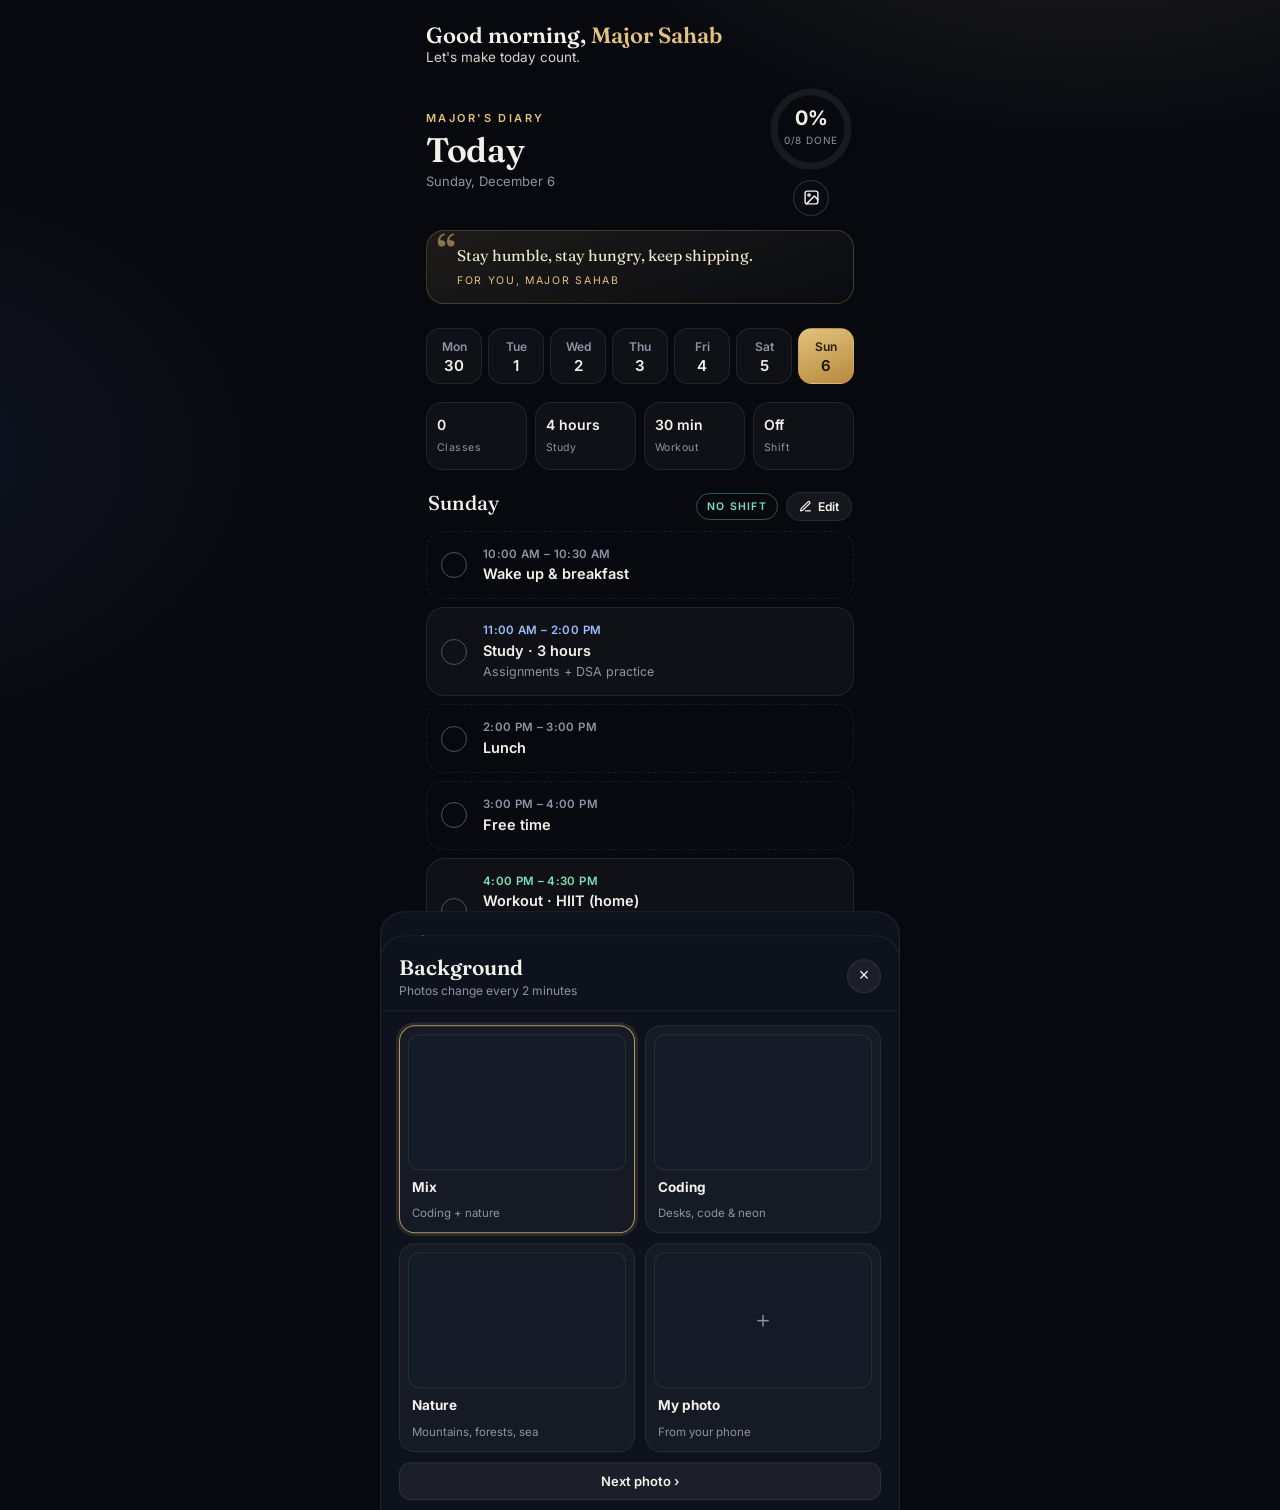
==== commit 4498a412: "Add photo backgrounds, Major Sahab greeting and daily quotes" ====
--- a/index.html
+++ b/index.html
@@ -84,24 +84,63 @@
 .sheet-f .sp{flex:1}
 .toast{position:fixed;left:50%;bottom:24px;transform:translate(-50%,40px);opacity:0;background:#1c2231;border:1px solid var(--line);color:var(--ink);padding:10px 16px;border-radius:12px;font-size:13px;transition:.25s;z-index:20}
 .toast.show{opacity:1;transform:translate(-50%,0)}
+
+/* ---------- background photos ---------- */
+.bg{position:fixed;inset:0;z-index:-1;overflow:hidden;background:var(--bg)}
+.bgimg{position:absolute;inset:-4%;background-size:cover;background-position:center;opacity:0;transition:opacity 1.8s ease;animation:drift 40s ease-in-out infinite alternate}
+.bgimg.on{opacity:1}
+@keyframes drift{from{transform:scale(1) translate(0,0)}to{transform:scale(1.08) translate(-1.5%,-1%)}}
+.bgshade{position:absolute;inset:0;background:linear-gradient(180deg,rgba(7,9,15,.35) 0%,rgba(7,9,15,.72) 30%,rgba(7,9,15,.9) 65%,rgba(7,9,15,.96) 100%)}
+body.photo{background:transparent}
+body.photo .stat,body.photo .day:not(.active),body.photo .item,body.photo .sample,body.photo .empty{background:rgba(12,15,24,.55);-webkit-backdrop-filter:blur(14px) saturate(1.2);backdrop-filter:blur(14px) saturate(1.2);border-color:rgba(255,255,255,.1)}
+body.photo .k-life{background:rgba(12,15,24,.35)}
+body.photo h1,body.photo .eyebrow,body.photo .date{text-shadow:0 2px 16px rgba(0,0,0,.6)}
+.hbtns{display:flex;flex-direction:column;align-items:center;gap:8px}
+.icon-btn{appearance:none;width:36px;height:36px;border-radius:50%;border:1px solid rgba(255,255,255,.16);background:rgba(12,15,24,.5);-webkit-backdrop-filter:blur(10px);backdrop-filter:blur(10px);color:var(--ink);display:grid;place-items:center;cursor:pointer}
+.icon-btn svg{width:17px;height:17px}
+.opts{display:grid;grid-template-columns:1fr 1fr;gap:10px}
+.opt{display:flex;flex-direction:column;gap:8px;padding:8px;border-radius:16px;border:1px solid var(--line);background:var(--s1);cursor:pointer;text-align:left;color:var(--ink);font:inherit;width:100%}
+.opt.sel{border-color:rgba(226,194,125,.75);box-shadow:0 0 0 3px rgba(226,194,125,.12)}
+.opt .th{width:100%;aspect-ratio:16/10;border-radius:11px;background:#151a27 center/cover;border:1px solid var(--line);display:grid;place-items:center;color:var(--mut);font-size:22px}
+.opt b{display:block;font-size:13.5px;padding:0 4px}.opt span{display:block;font-size:11.5px;color:var(--mut);padding:0 4px 2px}
+.urlrow{display:flex;gap:8px}.urlrow input{flex:1;min-width:0;background:#151a27;border:1px solid #262d40;color:var(--ink);border-radius:10px;padding:10px;font:500 13.5px Inter,sans-serif}
+.hint{font-size:12px;color:var(--mut);text-align:center}
+.credit{opacity:.7}
+
+.greet{margin:0 0 18px;font-size:13.5px;color:#d9d4c7}
+.greet b{font-family:Fraunces,Georgia,serif;font-weight:600;font-size:22px;color:var(--ink);display:block;line-height:1.2;cursor:pointer}
+.greet b span{color:var(--gold)}
+.quote{margin:14px 0 4px;padding:14px 16px 14px 18px;border-radius:18px;border:1px solid rgba(226,194,125,.22);background:linear-gradient(160deg,rgba(226,194,125,.10),rgba(226,194,125,.02));position:relative;cursor:pointer;transition:opacity .5s}
+.quote::before{content:"\201C";position:absolute;top:-6px;left:10px;font:600 42px Fraunces,Georgia,serif;color:var(--gold);opacity:.55}
+.quote p{margin:0;padding-left:12px;font-family:Fraunces,Georgia,serif;font-size:15.5px;line-height:1.45;color:#f1e7d0}
+.quote small{display:block;padding-left:12px;margin-top:6px;font-size:10.5px;letter-spacing:.16em;text-transform:uppercase;color:var(--gold)}
+body.photo .quote{background:rgba(12,15,24,.5);-webkit-backdrop-filter:blur(14px);backdrop-filter:blur(14px)}
+body.photo .greet b{text-shadow:0 2px 18px rgba(0,0,0,.7)}
 footer{text-align:center;color:#5d6377;font-size:11.5px;margin-top:26px}
 </style>
 </head>
 <body>
+<div class="bg" aria-hidden="true"><div class="bgimg" id="bgA"></div><div class="bgimg" id="bgB"></div><div class="bgshade"></div></div>
 <main class="wrap">
+  <div class="greet" id="greet"><b id="hello"></b><span id="helloSub"></span></div>
   <header>
     <div>
       <div class="eyebrow">Major's Diary</div>
       <h1 id="title">Today</h1>
       <div class="date" id="date"></div>
     </div>
+    <div class="hbtns">
     <div class="ring" aria-label="Progress">
       <svg width="86" height="86" viewBox="0 0 86 86"><defs><linearGradient id="gg" x1="0" y1="0" x2="1" y2="1"><stop offset="0" stop-color="#f3dca2"/><stop offset="1" stop-color="#b8893e"/></linearGradient></defs>
         <circle cx="43" cy="43" r="37" fill="none" stroke="rgba(255,255,255,.07)" stroke-width="7"/>
         <circle id="arc" cx="43" cy="43" r="37" fill="none" stroke="url(#gg)" stroke-width="7" stroke-linecap="round" stroke-dasharray="232.5" stroke-dashoffset="232.5"/></svg>
       <div class="v"><div><b id="pct">0%</b><span id="cnt">0/0</span></div></div>
     </div>
+      <button class="icon-btn" id="bgBtn" aria-label="Change background"><svg viewBox="0 0 24 24" fill="none" stroke="currentColor" stroke-width="2" stroke-linecap="round" stroke-linejoin="round"><rect x="3" y="3" width="18" height="18" rx="3"/><circle cx="8.5" cy="8.5" r="1.6"/><path d="M21 15l-5-5L5 21"/></svg></button>
+    </div>
   </header>
+
+  <div class="quote" id="quote" title="Tap for another"><p id="qText"></p><small>For you, <span id="qName"></span></small></div>
 
   <nav class="days" id="days" aria-label="Choose day"></nav>
 
@@ -117,7 +156,7 @@
   
   <div class="sample" id="sample"><div>This is a sample routine. Make it yours — edit any day or start from scratch.</div><div style="display:flex;flex-direction:column;gap:6px"><button class="btn gold" id="makeMine">Edit</button><button class="btn ghost" id="blank">Start blank</button></div></div>
   <div class="legend"><span><i style="background:#e2c27d"></i>Class</span><span><i style="background:#9fbcff"></i>Study</span><span><i style="background:#7ee0b4"></i>Workout</span><span><i style="background:#f2a3a3"></i>Shift</span><span><i style="background:#b4a7f0"></i>Sleep</span></div>
-  <footer>Tap an item to mark it done · everything is saved on this device</footer>
+  <footer>Tap an item to mark it done · everything is saved on this device<br><span class="credit" id="credit">Photos from Unsplash</span></footer>
 </main>
 
 <div class="sheet-bg" id="sheetBg"></div>
@@ -135,6 +174,23 @@
     <button class="btn gold" id="saveEd">Save</button>
   </div>
 </section>
+<div class="sheet-bg" id="bgSheetBg"></div>
+<section class="sheet" id="bgSheet" role="dialog" aria-modal="true" aria-labelledby="bgTitle">
+  <div class="sheet-h"><div><h3 id="bgTitle">Background</h3><small>Photos change every 2 minutes</small></div><button class="x" id="bgClose" aria-label="Close">×</button></div>
+  <div class="sheet-b">
+    <div class="opts">
+      <button class="opt" data-mode="mix"><div class="th" id="thMix"></div><b>Mix</b><span>Coding + nature</span></button>
+      <button class="opt" data-mode="coding"><div class="th" id="thCoding"></div><b>Coding</b><span>Desks, code &amp; neon</span></button>
+      <button class="opt" data-mode="nature"><div class="th" id="thNature"></div><b>Nature</b><span>Mountains, forests, sea</span></button>
+      <button class="opt" data-mode="custom"><div class="th" id="thCustom">＋</div><b>My photo</b><span>From your phone</span></button>
+    </div>
+    <button class="btn ghost" id="nextPhoto">Next photo ›</button>
+    <input type="file" id="bgFile" accept="image/*" hidden>
+    <div class="urlrow"><input id="bgUrl" type="url" placeholder="…or paste an image link"><button class="btn gold" id="bgUrlGo">Use</button></div>
+    <button class="btn ghost" data-mode="none" id="plainBtn">Plain dark background</button>
+    <div class="hint">Your choice is saved on this device</div>
+  </div>
+</section>
 <div class="toast" id="toast"></div>
 
 
@@ -301,6 +357,149 @@
 $("makeMine").onclick = openEditor;
 $("blank").onclick = startBlank;
 
+/* ---------- background ---------- */
+const PHOTOS = { coding: ["1550745165-9bc0b252726f", "1603302576837-37561b2e2302", "1614624532983-4ce03382d63d", "1593062096033-9a26b09da705", "1531297484001-80022131f5a1", "1633356122544-f134324a6cee", "1585079542156-2755d9c8a094", "1547082299-de196ea013d6", "1607705703571-c5a8695f18f6", "1451187580459-43490279c0fa", "1580927752452-89d86da3fa0a", "1607799279861-4dd421887fb3", "1600132806370-bf17e65e942f", "1544256718-3bcf237f3974", "1619410283995-43d9134e7656", "1636955779321-819753cd1741", "1550439062-609e1531270e", "1623479322729-28b25c16b011", "1566837945700-30057527ade0", "1550751827-4bd374c3f58b", "1608306448197-e83633f1261c", "1555066931-4365d14bab8c", "1488229297570-58520851e868"], nature: ["1519681393784-d120267933ba", "1470071459604-3b5ec3a7fe05", "1506905925346-21bda4d32df4", "1441974231531-c6227db76b6e", "1472214103451-9374bd1c798e", "1501785888041-af3ef285b470", "1500534314209-a25ddb2bd429", "1469474968028-56623f02e42e", "1447752875215-b2761acb3c5d", "1433086966358-54859d0ed716", "1464822759023-fed622ff2c3b", "1426604966848-d7adac402bff", "1475924156734-496f6cac6ec1", "1518837695005-2083093ee35b", "1505142468610-359e7d316be0", "1531366936337-7c912a4589a7", "1483728642387-6c3bdd6c93e5", "1490730141103-6cac27aaab94", "1439066615861-d1af74d74000", "1502082553048-f009c37129b9", "1511497584788-876760111969", "1448375240586-882707db888b"] };
+PHOTOS.mix = PHOTOS.coding.flatMap((c, i) => [c, PHOTOS.nature[i]].filter(Boolean)).concat(PHOTOS.nature.slice(PHOTOS.coding.length));
+const BG_KEY = "md-bg", ROTATE_MS = 2 * 60 * 1000;
+let bg = get(BG_KEY, { mode: "mix" }), bgFront = "bgA", bgTimer = null, bgLast = 0;
+const bgPos = {};
+const photoUrl = (id, w) => `https://images.unsplash.com/photo-${id}?auto=format&fit=crop&w=${w}&q=72`;
+const bgWidth = () => Math.min(1800, Math.round(Math.max(innerWidth, innerHeight * .75) * (devicePixelRatio || 1)));
+const isSet = m => m === "mix" || m === "coding" || m === "nature";
+
+function showBg(url){
+  if (!url) { $("bgA").classList.remove("on"); $("bgB").classList.remove("on"); document.body.classList.remove("photo"); return; }
+  const img = new Image();
+  img.onload = () => {
+    const back = bgFront === "bgA" ? "bgB" : "bgA";
+    $(back).style.backgroundImage = 'url("' + url.replace(/"/g, "%22") + '")';
+    $(back).classList.add("on"); $(bgFront).classList.remove("on");
+    bgFront = back; document.body.classList.add("photo");
+  };
+  img.src = url;
+}
+function nextPhoto(){
+  const list = PHOTOS[bg.mode]; if (!list) return;
+  if (bgPos[bg.mode] == null) bgPos[bg.mode] = Math.floor(Math.random() * list.length);
+  else bgPos[bg.mode] = (bgPos[bg.mode] + 1) % list.length;
+  bgLast = Date.now();
+  showBg(photoUrl(list[bgPos[bg.mode]], bgWidth()));
+  new Image().src = photoUrl(list[(bgPos[bg.mode] + 1) % list.length], bgWidth());
+}
+function applyBg(){
+  clearInterval(bgTimer);
+  document.querySelectorAll("#bgSheet [data-mode]").forEach(o => o.classList.toggle("sel", o.dataset.mode === bg.mode));
+  $("nextPhoto").style.display = isSet(bg.mode) ? "" : "none";
+  $("credit").style.display = isSet(bg.mode) ? "" : "none";
+  if (isSet(bg.mode)) { nextPhoto(); bgTimer = setInterval(() => { if (!document.hidden) nextPhoto(); }, ROTATE_MS); }
+  else if (bg.mode === "custom" && bg.src) showBg(bg.src);
+  else showBg(null);
+}
+function setBg(v){
+  bg = v;
+  try { localStorage.setItem(BG_KEY, JSON.stringify(v)); } catch(e) { toast("Photo too large to save — try a smaller one"); }
+  applyBg();
+}
+document.addEventListener("visibilitychange", () => { if (!document.hidden && isSet(bg.mode) && Date.now() - bgLast > ROTATE_MS) nextPhoto(); });
+
+function shrink(file){
+  return new Promise((res, rej) => {
+    const r = new FileReader();
+    r.onload = () => {
+      const im = new Image();
+      im.onload = () => {
+        const k = Math.min(1, 1600 / Math.max(im.width, im.height));
+        const c = document.createElement("canvas");
+        c.width = Math.round(im.width * k); c.height = Math.round(im.height * k);
+        c.getContext("2d").drawImage(im, 0, 0, c.width, c.height);
+        res(c.toDataURL("image/jpeg", .82));
+      };
+      im.onerror = rej; im.src = r.result;
+    };
+    r.onerror = rej; r.readAsDataURL(file);
+  });
+}
+function thumb(id, list){ $(id).style.backgroundImage = 'url("' + photoUrl(list[Math.floor(Math.random() * list.length)], 300) + '")'; }
+function setCustomThumb(){ const t = $("thCustom"); t.style.backgroundImage = bg.src ? 'url("' + bg.src + '")' : ""; t.textContent = bg.src ? "" : "＋"; }
+function openBg(){
+  thumb("thMix", PHOTOS.mix); thumb("thCoding", PHOTOS.coding); thumb("thNature", PHOTOS.nature); setCustomThumb();
+  applySel(); $("bgSheetBg").classList.add("open"); $("bgSheet").classList.add("open"); document.body.style.overflow = "hidden";
+}
+function applySel(){ document.querySelectorAll("#bgSheet [data-mode]").forEach(o => o.classList.toggle("sel", o.dataset.mode === bg.mode)); }
+function closeBg(){ $("bgSheetBg").classList.remove("open"); $("bgSheet").classList.remove("open"); document.body.style.overflow = ""; }
+$("bgBtn").onclick = openBg; $("bgClose").onclick = closeBg; $("bgSheetBg").onclick = closeBg;
+$("nextPhoto").onclick = nextPhoto;
+document.querySelectorAll("#bgSheet [data-mode]").forEach(o => o.onclick = () => {
+  const m = o.dataset.mode;
+  if (m === "custom") { $("bgFile").click(); if (bg.src) setBg({ mode: "custom", src: bg.src }); return; }
+  setBg({ mode: m, src: bg.src });
+  toast(m === "none" ? "Plain background" : m[0].toUpperCase() + m.slice(1) + " photos on");
+});
+$("bgFile").onchange = async e => {
+  const f = e.target.files[0]; if (!f) return;
+  try { const src = await shrink(f); setBg({ mode: "custom", src }); setCustomThumb(); applySel(); toast("Your photo is set ✓"); }
+  catch(err) { toast("Couldn't read that image"); }
+  e.target.value = "";
+};
+$("bgUrlGo").onclick = () => {
+  const u = $("bgUrl").value.trim();
+  if (!/^https?:\/\//i.test(u)) { toast("Paste a full https:// image link"); return; }
+  const t = new Image();
+  t.onload = () => { setBg({ mode: "custom", src: u }); setCustomThumb(); applySel(); toast("Your photo is set ✓"); };
+  t.onerror = () => toast("That link isn't an image");
+  t.src = u;
+};
+applyBg();
+
+/* ---------- greeting & quote ---------- */
+const QUOTES = [
+  "Discipline today, freedom tomorrow. Keep going.",
+  "One focused hour beats a distracted day.",
+  "Small steps every day build big careers.",
+  "Code a little, learn a lot, rest well.",
+  "You don't need motivation — you need a routine. You have one.",
+  "Every bug you fix makes you a better engineer.",
+  "Consistency is your superpower. Show up again today.",
+  "Late-night shifts, early classes — and still moving forward. Respect.",
+  "Your future self is watching. Make him proud.",
+  "Progress, not perfection.",
+  "Hard work is quiet. Results are loud.",
+  "Sleep is part of the plan, not a break from it.",
+  "Finish today's list. Tomorrow will thank you.",
+  "Great engineers are built one commit at a time.",
+  "Stay humble, stay hungry, keep shipping.",
+  "Kal ka Major aaj ki mehnat se banta hai.",
+  "Thak gaye ho? Theek hai — rest lo, quit nahi.",
+  "Aaj ka ek ghanta, kal ki kamyabi.",
+  "Mushkil waqt guzar jata hai, mazboot log reh jate hain.",
+  "Focus rakho, baaki sab khud ho jayega."
+];
+const NAME_KEY = "md-name";
+let userName = get(NAME_KEY, "Major Sahab"), qIdx = Math.floor(Math.random() * QUOTES.length);
+function greet(){
+  const h = new Date().getHours();
+  const [hi, sub] = h >= 5 && h < 12 ? ["Good morning", "Let's make today count."]
+    : h >= 12 && h < 17 ? ["Good afternoon", "Keep the momentum going."]
+    : h >= 17 && h < 21 ? ["Good evening", "Strong finish to the day."]
+    : ["Good night", "Shift mode on — stay sharp, then rest well."];
+  $("hello").innerHTML = hi + ', <span>' + esc(userName) + '</span>';
+  $("helloSub").textContent = sub;
+  $("qName").textContent = userName;
+}
+function nextQuote(){
+  const q = $("quote"); q.style.opacity = 0;
+  setTimeout(() => { qIdx = (qIdx + 1) % QUOTES.length; $("qText").textContent = QUOTES[qIdx]; q.style.opacity = 1; }, 350);
+}
+$("qText").textContent = QUOTES[qIdx];
+$("quote").onclick = nextQuote;
+$("hello").onclick = () => {
+  const n = prompt("What should I call you?", userName);
+  if (n && n.trim()) { userName = n.trim().slice(0, 30); put(NAME_KEY, userName); greet(); toast("Hello, " + userName + "!"); }
+};
+greet();
+setInterval(greet, 60 * 1000);
+setInterval(() => { if (!document.hidden) nextQuote(); }, 2 * 60 * 1000);
+
 render();
 syncNative();
 if ("serviceWorker" in navigator) addEventListener("load", () => navigator.serviceWorker.register("./sw.js").catch(() => {}));
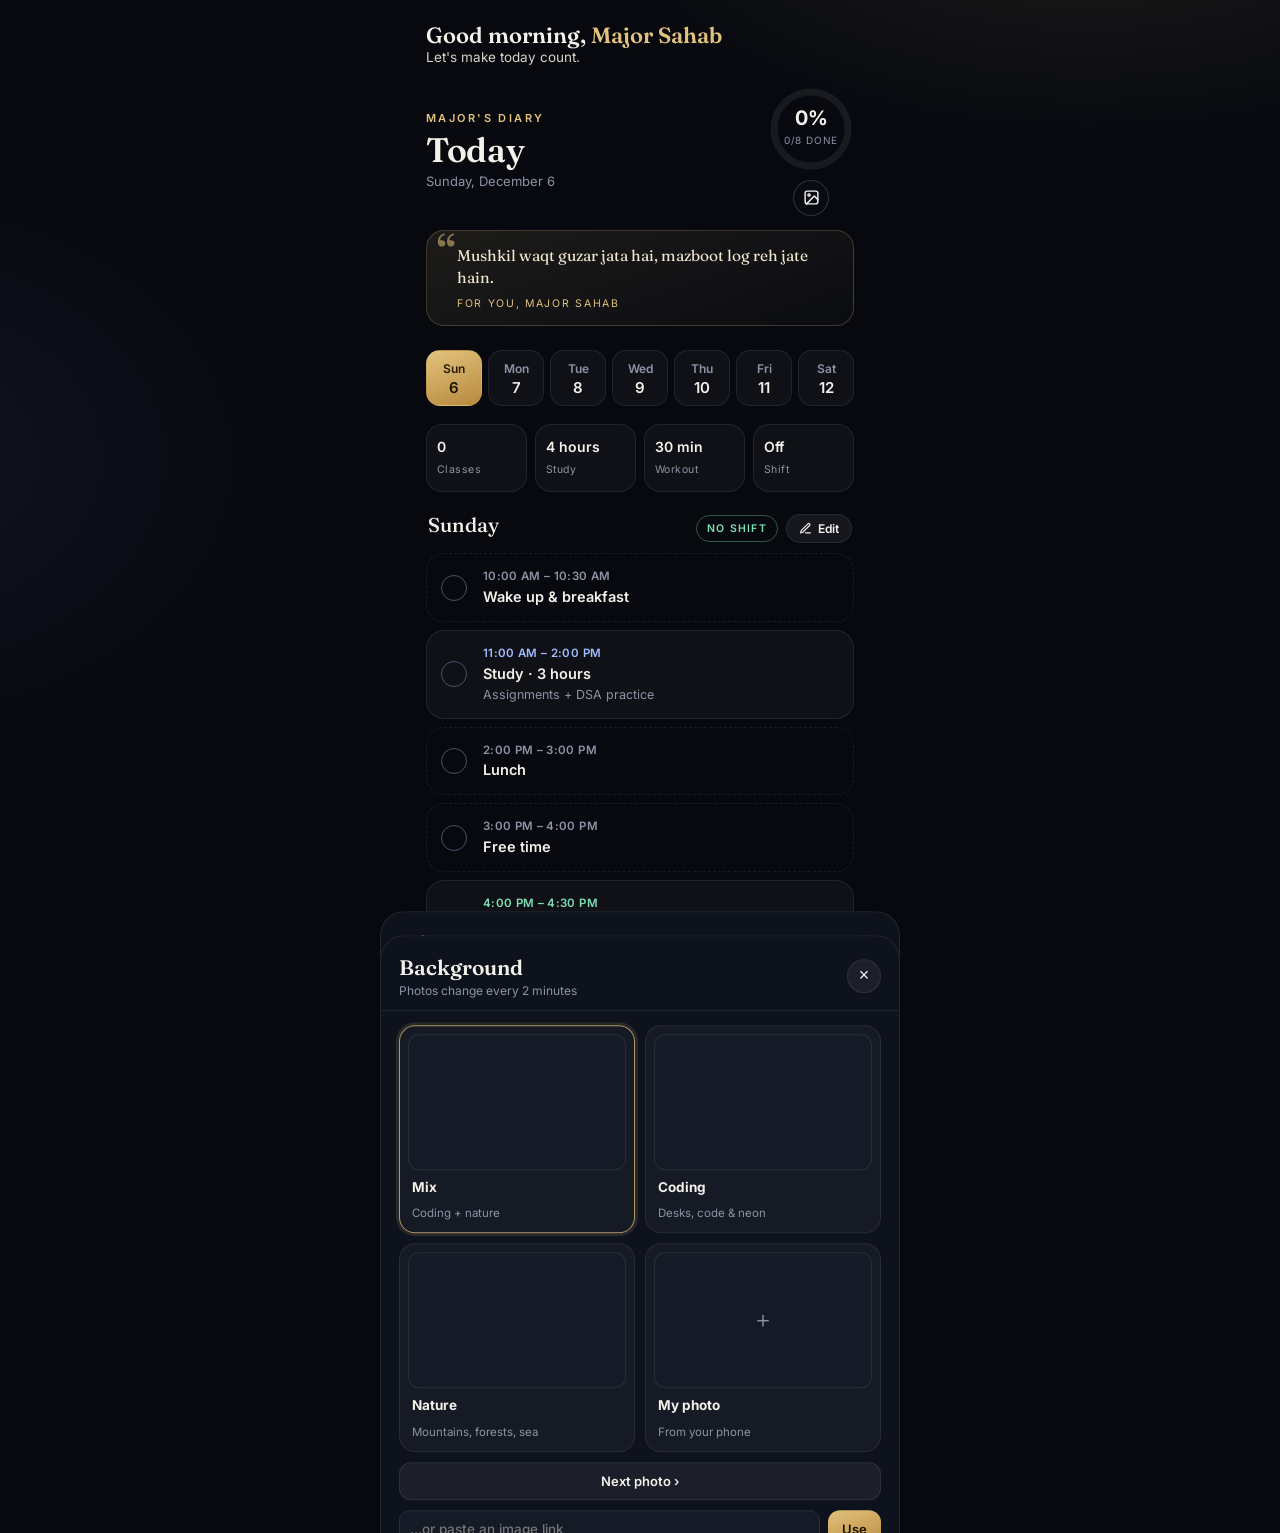
==== commit a446702a: "Show today and the next 6 days in the day picker" ====
--- a/index.html
+++ b/index.html
@@ -227,12 +227,15 @@
 function dur(m){ if (!m) return null; if (m < 60) return m + " min"; const h = m / 60; return (Number.isInteger(h) ? h : h.toFixed(1)) + (h === 1 ? " hour" : " hours"); }
 function nowMin(){ const n = new Date(); const m = n.getHours() * 60 + n.getMinutes(); return m < 360 ? m + 1440 : m; }
 
-function dateOf(i){ const d = new Date(); d.setDate(d.getDate() + (i - todayIdx)); return d; }
+/* Rolling week: today first, then the next 6 days. */
+function dateOf(i){ const d = new Date(); d.setDate(d.getDate() + ((i - todayIdx + 7) % 7)); return d; }
 function doneKey(i){ const d = dateOf(i); return "md-" + d.getFullYear() + "-" + (d.getMonth() + 1) + "-" + d.getDate(); }
 
 /* ---------- main view ---------- */
-short.forEach((s, i) => {
+[0,1,2,3,4,5,6].map(k => (todayIdx + k) % 7).forEach(i => {
+  const s = short[i];
   const b = document.createElement("button");
+  b.dataset.i = i;
   b.className = "day" + (i === todayIdx ? " today" : "");
   b.innerHTML = s + "<small>" + dateOf(i).getDate() + "</small>";
   b.onclick = () => { sel = i; render(); };
@@ -243,7 +246,7 @@
   const day = week[sel] || { items: [] }, list = day.items, k = doneKey(sel), done = get(k, []);
   let cur = -1;
   if (sel === todayIdx) { const m = nowMin(); list.forEach((it, i) => { if (it.s <= m) cur = i; }); }
-  document.querySelectorAll(".day").forEach((b, j) => b.classList.toggle("active", j === sel));
+  document.querySelectorAll(".day").forEach(b => b.classList.toggle("active", +b.dataset.i === sel));
   $("title").textContent = sel === todayIdx ? "Today" : NAMES[sel];
   $("date").textContent = new Intl.DateTimeFormat(undefined, { weekday: "long", day: "numeric", month: "long" }).format(dateOf(sel));
   $("dayName").textContent = NAMES[sel];
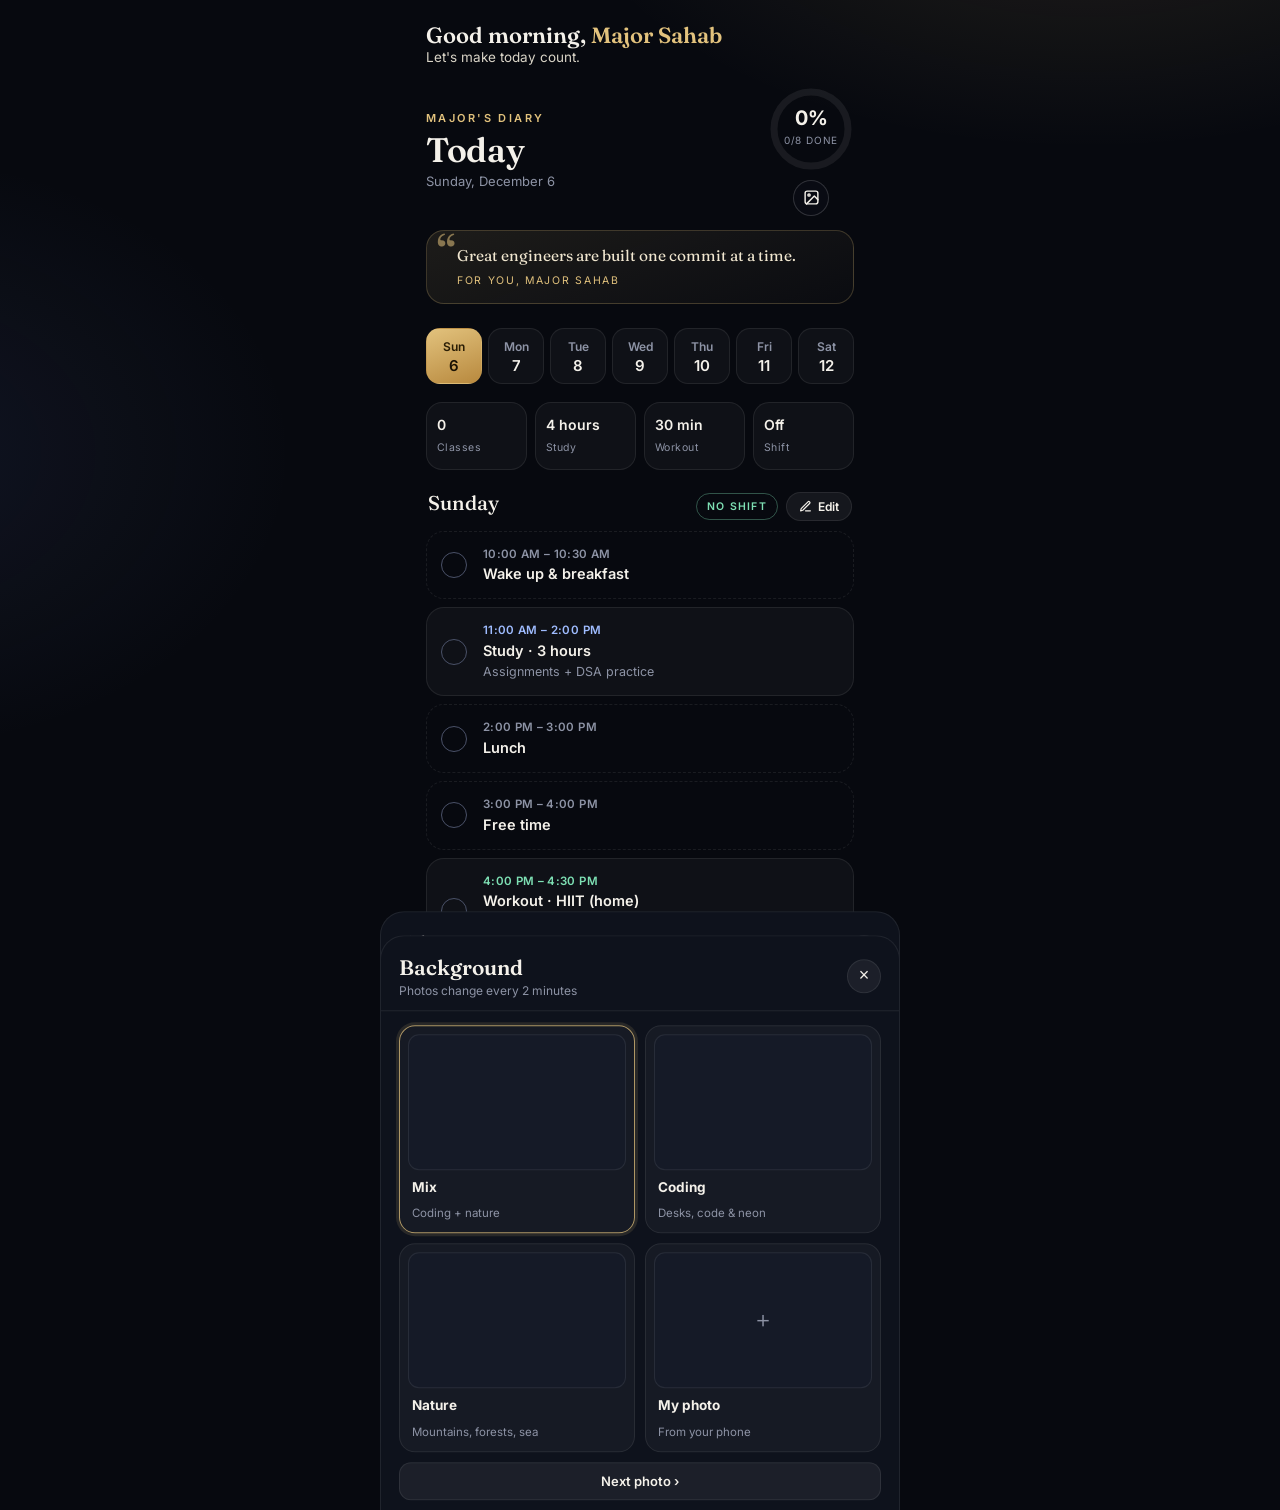
==== commit 85061836: "Roll over to the new day automatically at midnight" ====
--- a/index.html
+++ b/index.html
@@ -500,7 +500,13 @@
   if (n && n.trim()) { userName = n.trim().slice(0, 30); put(NAME_KEY, userName); greet(); toast("Hello, " + userName + "!"); }
 };
 greet();
-setInterval(greet, 60 * 1000);
+const loadedOn = new Date().toDateString();
+setInterval(() => {
+  // New day (e.g. after midnight): reload so dates, "today" and ticks roll over like a calendar.
+  if (new Date().toDateString() !== loadedOn && !$("sheet").classList.contains("open")) location.reload();
+  greet();
+}, 60 * 1000);
+document.addEventListener("visibilitychange", () => { if (!document.hidden && new Date().toDateString() !== loadedOn) location.reload(); });
 setInterval(() => { if (!document.hidden) nextQuote(); }, 2 * 60 * 1000);
 
 render();
